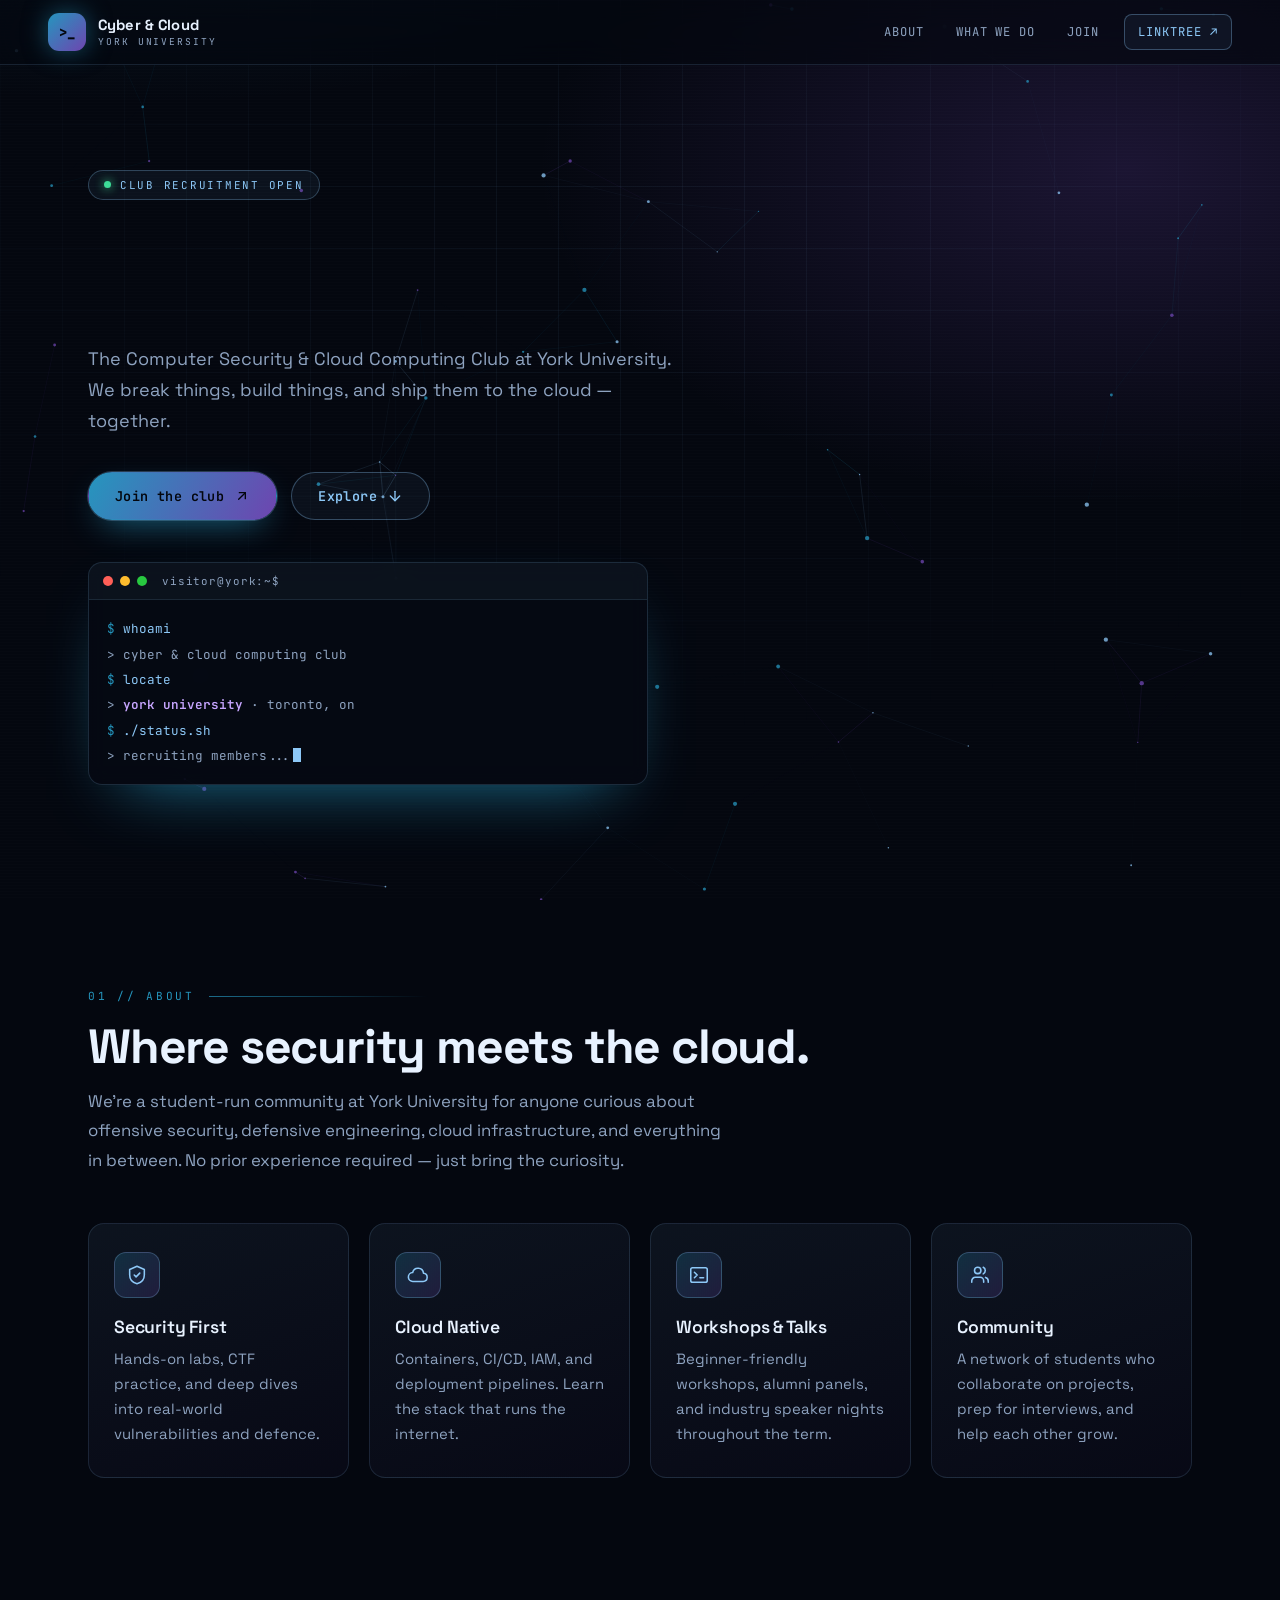
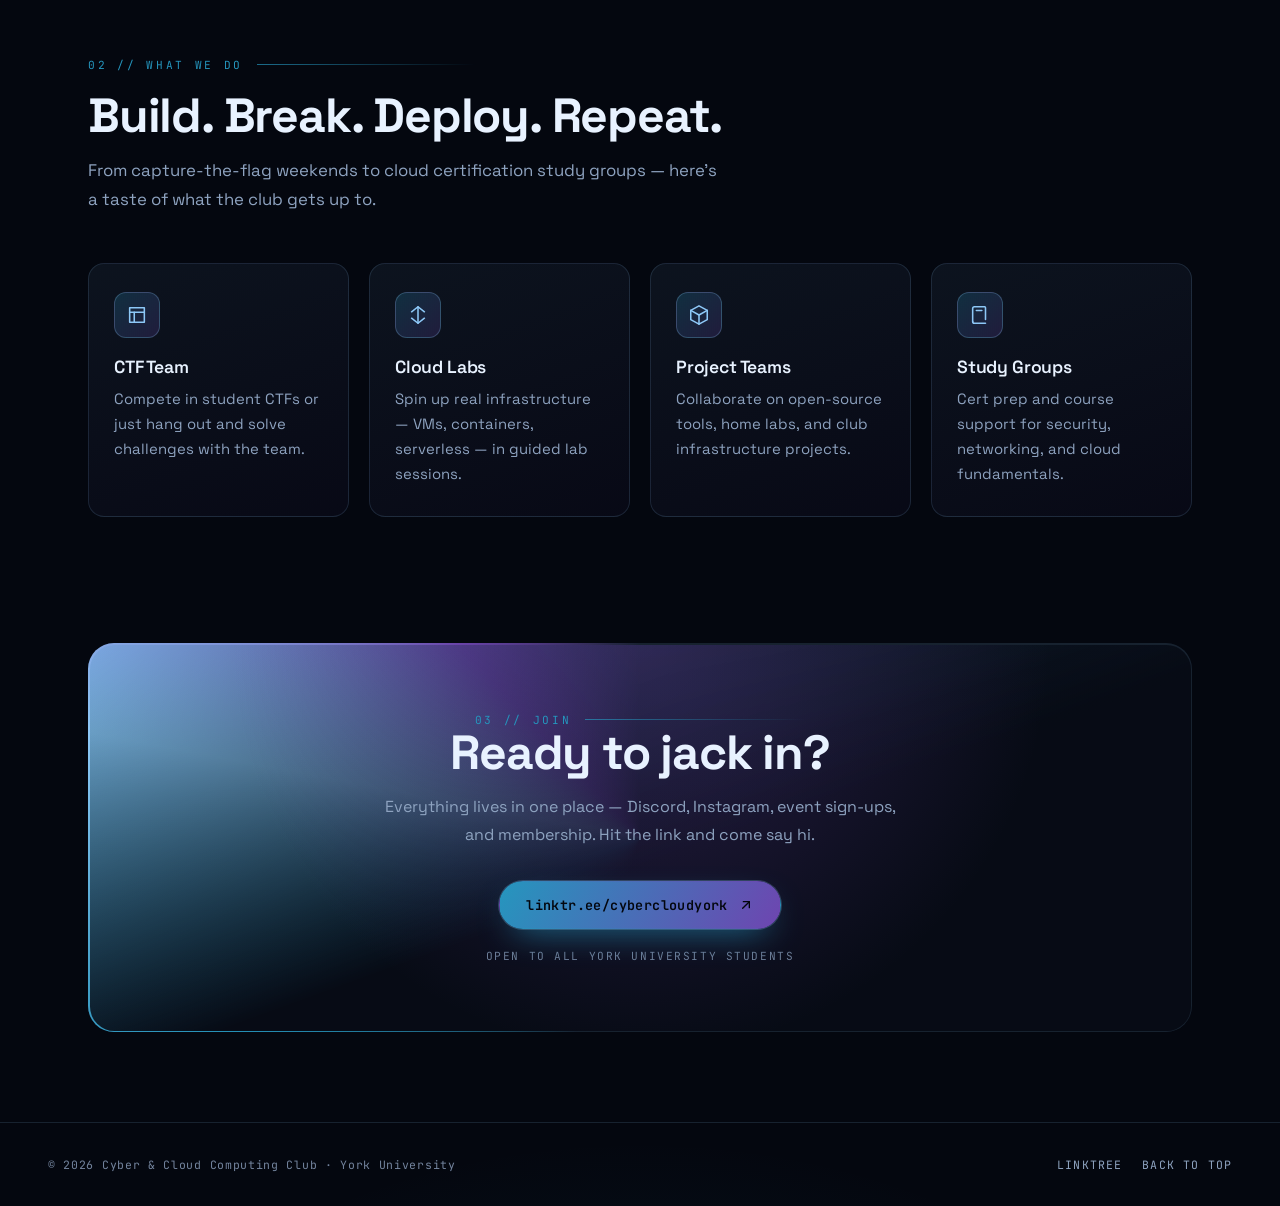
==== index.html @ cb5cf738 "Create index.html" ====
<!DOCTYPE html>
<html lang="en">
<head>
<meta charset="UTF-8">
<meta name="viewport" content="width=device-width, initial-scale=1">
<title>Cyber &amp; Cloud Computing Club — York University</title>
<meta name="description" content="The Computer Security & Cloud Computing Club at York University. CTFs, cloud labs, workshops, and a community of builders and breakers.">
<meta name="theme-color" content="#04070f">

<link rel="icon" href="data:image/svg+xml,%3Csvg xmlns='http://www.w3.org/2000/svg' viewBox='0 0 100 100'%3E%3Crect width='100' height='100' rx='22' fill='%232596be'/%3E%3Ctext x='50' y='70' font-size='54' text-anchor='middle' font-family='monospace' font-weight='bold' fill='%23050a14'%3E%3E_%3C/text%3E%3C/svg%3E">

<link rel="preconnect" href="https://fonts.googleapis.com">
<link rel="preconnect" href="https://fonts.gstatic.com" crossorigin>
<link href="https://fonts.googleapis.com/css2?family=JetBrains+Mono:wght@400;600;800&family=Space+Grotesk:wght@400;500;700&display=swap" rel="stylesheet">

<script>document.documentElement.classList.add('js');</script>

<style>
/* ============ TOKENS ============ */
:root{
  --c1:#2596be;
  --c2:#6e45b0;
  --c3:#8dc8f7;
  --bg:#04070f;
  --text:#e8f2ff;
  --muted:#8ea3c0;
  --line:rgba(141,200,247,.14);
  --mono:'JetBrains Mono', ui-monospace, monospace;
  --sans:'Space Grotesk', system-ui, -apple-system, sans-serif;
}

*{box-sizing:border-box;margin:0;padding:0}
html{scroll-behavior:smooth}

body{
  font-family:var(--sans);
  color:var(--text);
  background:
    radial-gradient(1200px 620px at 12% -10%, rgba(37,150,190,.20), transparent 62%),
    radial-gradient(950px 540px at 88% 6%, rgba(110,69,176,.22), transparent 62%),
    radial-gradient(900px 620px at 50% 112%, rgba(37,150,190,.13), transparent 65%),
    var(--bg);
  min-height:100vh;
  overflow-x:hidden;
  -webkit-font-smoothing:antialiased;
}

/* ============ BACKGROUND LAYERS ============ */
#bg{
  position:fixed; inset:0;
  width:100%; height:100%;
  z-index:0;
  pointer-events:none;
}

.overlay-grid{
  position:fixed; inset:0; z-index:1; pointer-events:none;
  background-image:
    linear-gradient(rgba(141,200,247,.055) 1px, transparent 1px),
    linear-gradient(90deg, rgba(141,200,247,.055) 1px, transparent 1px);
  background-size:62px 62px;
  -webkit-mask-image:radial-gradient(ellipse 90% 70% at 50% 28%, #000 15%, transparent 78%);
  mask-image:radial-gradient(ellipse 90% 70% at 50% 28%, #000 15%, transparent 78%);
}

.overlay-scan{
  position:fixed; inset:0; z-index:2; pointer-events:none; opacity:.5;
  background:repeating-linear-gradient(to bottom, rgba(255,255,255,.022) 0 1px, transparent 1px 3px);
  overflow:hidden;
}
.overlay-scan::after{
  content:''; position:absolute; left:0; right:0; height:200px; top:-220px;
  background:linear-gradient(to bottom, transparent, rgba(141,200,247,.07), transparent);
  animation:scan 9s linear infinite;
}
@keyframes scan{ to{ top:110%; } }

/* ============ HEADER ============ */
.site-header{
  position:sticky; top:0; z-index:50;
  display:flex; align-items:center; justify-content:space-between;
  gap:20px;
  padding:13px clamp(18px,4vw,48px);
  background:rgba(4,7,15,.62);
  backdrop-filter:blur(16px);
  -webkit-backdrop-filter:blur(16px);
  border-bottom:1px solid var(--line);
}

.brand{
  display:flex; align-items:center; gap:12px;
  text-decoration:none; color:var(--text);
}
.brand-mark{
  width:38px; height:38px; flex:0 0 38px;
  border-radius:11px;
  display:grid; place-items:center;
  background:linear-gradient(135deg,var(--c1),var(--c2));
  font-family:var(--mono); font-weight:800; font-size:14px; color:#03060d;
  box-shadow:0 0 24px rgba(37,150,190,.5);
}
.brand-text{display:flex; flex-direction:column; line-height:1.15}
.brand-text strong{font-size:.92rem; letter-spacing:.01em}
.brand-text span{
  font-family:var(--mono); font-size:.6rem; letter-spacing:.2em;
  color:var(--muted); text-transform:uppercase; margin-top:3px;
}

.nav{display:flex; align-items:center; gap:6px}
.nav a{
  font-family:var(--mono); font-size:.76rem; letter-spacing:.08em;
  text-transform:uppercase; text-decoration:none;
  color:var(--muted); padding:9px 13px; border-radius:8px;
  transition:color .25s, background .25s;
}
.nav a:hover{color:var(--c3); background:rgba(141,200,247,.07)}

.nav .nav-cta{
  color:var(--c3);
  border:1px solid rgba(141,200,247,.32);
  background:rgba(141,200,247,.06);
  margin-left:6px;
}
.nav .nav-cta:hover{
  color:#03060d; background:var(--c3); border-color:var(--c3);
  box-shadow:0 0 22px rgba(141,200,247,.45);
}

/* ============ BUTTONS ============ */
.btn{
  position:relative; overflow:hidden;
  display:inline-flex; align-items:center; justify-content:center; gap:10px;
  padding:14px 26px;
  border-radius:999px;
  font-family:var(--mono); font-size:.84rem; font-weight:600; letter-spacing:.03em;
  text-decoration:none; white-space:nowrap;
  border:1px solid transparent;
  transition:transform .22s cubic-bezier(.2,.8,.3,1), box-shadow .3s, background .3s, color .3s, border-color .3s;
}
.btn svg{width:16px;height:16px;stroke:currentColor;fill:none;stroke-width:2;stroke-linecap:round;stroke-linejoin:round}

.btn-primary{
  background:linear-gradient(120deg,var(--c1),var(--c2));
  color:#03060d;
  box-shadow:0 0 0 1px rgba(141,200,247,.25), 0 12px 34px -14px rgba(37,150,190,.95);
}
.btn-primary:hover{
  transform:translateY(-2px);
  box-shadow:0 0 0 1px rgba(141,200,247,.55), 0 18px 44px -14px rgba(110,69,176,1);
}
.btn-primary::after{
  content:''; position:absolute; inset:0; pointer-events:none;
  background:linear-gradient(110deg,transparent 25%,rgba(255,255,255,.5) 50%,transparent 75%);
  transform:translateX(-130%);
}
.btn-primary:hover::after{animation:shine .85s ease}
@keyframes shine{ to{ transform:translateX(130%); } }

.btn-ghost{
  color:var(--c3);
  border-color:rgba(141,200,247,.32);
  background:rgba(141,200,247,.05);
}
.btn-ghost:hover{
  transform:translateY(-2px);
  background:rgba(141,200,247,.13);
  border-color:var(--c3);
  box-shadow:0 12px 34px -18px rgba(141,200,247,.9);
}

/* ============ HERO ============ */
.hero{
  position:relative; z-index:3;
  max-width:1200px; margin:0 auto;
  min-height:calc(100vh - 66px);
  min-height:calc(100svh - 66px);
  display:flex; flex-direction:column; justify-content:center;
  padding:clamp(56px,9vh,110px) clamp(18px,4vw,48px) clamp(70px,10vh,120px);
}

.badge{
  display:inline-flex; align-items:center; gap:9px;
  width:fit-content;
  padding:7px 15px;
  border-radius:999px;
  border:1px solid rgba(141,200,247,.28);
  background:rgba(141,200,247,.06);
  font-family:var(--mono); font-size:.68rem; letter-spacing:.16em; text-transform:uppercase;
  color:var(--c3);
}
.dot{
  width:7px; height:7px; border-radius:50%;
  background:#3ddc97; box-shadow:0 0 10px #3ddc97;
  animation:pulse 2s ease-in-out infinite;
}
@keyframes pulse{ 50%{ opacity:.3; transform:scale(.75); } }

.hero h1{
  margin:24px 0 20px;
  font-size:clamp(2.7rem, 9.2vw, 6.6rem);
  line-height:.94;
  font-weight:700;
  letter-spacing:-.035em;
  background:linear-gradient(100deg,#ffffff 0%, var(--c3) 32%, var(--c1) 58%, var(--c2) 100%);
  background-size:220% 100%;
  -webkit-background-clip:text; background-clip:text;
  color:transparent;
  animation:hueShift 11s ease-in-out infinite alternate;
  filter:drop-shadow(0 0 34px rgba(37,150,190,.22));
}
@keyframes hueShift{
  0%{ background-position:0% 50%; }
  100%{ background-position:100% 50%; }
}

/* glitch layers */
.glitch{position:relative; display:inline-block}
.glitch::before,
.glitch::after{
  content:attr(data-text);
  position:absolute; inset:0;
  background:inherit;
  -webkit-background-clip:text; background-clip:text;
  color:transparent;
  pointer-events:none;
}
.glitch::before{ animation:glitchA 4.2s infinite steps(1); }
.glitch::after{ animation:glitchB 3.1s infinite steps(1); }
@keyframes glitchA{
  0%,90%,100%{ clip-path:inset(100% 0 0 0); transform:translate(0,0); }
  91%{ clip-path:inset(8% 0 62% 0); transform:translate(-5px,-2px); }
  94%{ clip-path:inset(46% 0 26% 0); transform:translate(5px,2px); }
  97%{ clip-path:inset(72% 0 4% 0);  transform:translate(-3px,1px); }
}
@keyframes glitchB{
  0%,88%,100%{ clip-path:inset(100% 0 0 0); transform:translate(0,0); }
  89%{ clip-path:inset(24% 0 48% 0); transform:translate(4px,2px); }
  93%{ clip-path:inset(62% 0 12% 0); transform:translate(-4px,-2px); }
}

.lead{
  max-width:600px;
  color:var(--muted);
  font-size:clamp(1rem,1.55vw,1.13rem);
  line-height:1.72;
}

.hero-actions{
  display:flex; flex-wrap:wrap; gap:14px;
  margin-top:36px;
}

/* ============ TERMINAL ============ */
.terminal{
  margin-top:42px;
  width:min(560px,100%);
  border-radius:14px;
  border:1px solid rgba(141,200,247,.18);
  background:rgba(6,10,20,.72);
  backdrop-filter:blur(10px);
  -webkit-backdrop-filter:blur(10px);
  overflow:hidden;
  font-family:var(--mono);
  font-size:.79rem;
  box-shadow:0 28px 70px -36px rgba(37,150,190,.9);
}
.terminal-bar{
  display:flex; align-items:center; gap:7px;
  padding:11px 14px;
  border-bottom:1px solid rgba(141,200,247,.12);
  background:rgba(141,200,247,.045);
}
.terminal-bar i{ width:10px; height:10px; border-radius:50%; display:block; }
.terminal-bar span{
  margin-left:8px; font-size:.68rem; letter-spacing:.08em; color:var(--muted);
}
.terminal-body{ padding:16px 18px; line-height:2; color:var(--c3); }
.prompt{ color:var(--c1); }
.out{ color:var(--muted); }
.out b{ color:#c7a6ff; font-weight:600; }
.cursor{
  display:inline-block; width:8px; height:14px; margin-left:2px;
  background:var(--c3); vertical-align:-2px;
  animation:blink 1.05s steps(1) infinite;
}
@keyframes blink{ 50%{ opacity:0; } }

/* ============ SECTIONS ============ */
section{ position:relative; z-index:3; }
.wrap{
  max-width:1200px; margin:0 auto;
  padding:clamp(64px,10vh,116px) clamp(18px,4vw,48px);
}

.section-label{
  display:flex; align-items:center; gap:14px;
  font-family:var(--mono); font-size:.7rem; letter-spacing:.24em;
  text-transform:uppercase; color:var(--c1);
}
.section-label::after{
  content:''; height:1px; flex:1; max-width:220px;
  background:linear-gradient(90deg, rgba(37,150,190,.7), transparent);
}

h2{
  margin:18px 0 14px;
  font-size:clamp(1.9rem,4.2vw,3rem);
  letter-spacing:-.025em;
  line-height:1.08;
  font-weight:700;
}
.section-sub{
  max-width:640px; color:var(--muted); line-height:1.75;
  font-size:clamp(.96rem,1.4vw,1.05rem);
}

/* ============ CARDS ============ */
.grid{
  display:grid; gap:20px;
  grid-template-columns:repeat(auto-fit,minmax(248px,1fr));
  margin-top:48px;
}
.card{
  position:relative; overflow:hidden;
  padding:28px 25px 30px;
  border-radius:16px;
  border:1px solid var(--line);
  background:linear-gradient(160deg, rgba(141,200,247,.065), rgba(110,69,176,.045));
  transition:transform .38s cubic-bezier(.2,.8,.3,1), border-color .38s, box-shadow .38s;
}
.card::before{
  content:''; position:absolute; inset:0; pointer-events:none;
  background:radial-gradient(420px circle at var(--mx,50%) var(--my,0%), rgba(37,150,190,.22), transparent 62%);
  opacity:0; transition:opacity .38s;
}
.card:hover::before{ opacity:1; }
.card:hover{
  transform:translateY(-6px);
  border-color:rgba(141,200,247,.42);
  box-shadow:0 26px 55px -30px rgba(37,150,190,.95);
}
.card::after{
  content:''; position:absolute; inset:9px; border-radius:10px; pointer-events:none;
  background:
    linear-gradient(var(--c3),var(--c3)) 0 0 / 14px 1px no-repeat,
    linear-gradient(var(--c3),var(--c3)) 0 0 / 1px 14px no-repeat,
    linear-gradient(var(--c3),var(--c3)) 100% 100% / 14px 1px no-repeat,
    linear-gradient(var(--c3),var(--c3)) 100% 100% / 1px 14px no-repeat;
  opacity:0; transition:opacity .38s;
}
.card:hover::after{ opacity:.7; }

.card-icon{
  width:46px; height:46px; margin-bottom:18px;
  border-radius:12px;
  display:grid; place-items:center;
  border:1px solid rgba(141,200,247,.26);
  background:linear-gradient(135deg, rgba(37,150,190,.22), rgba(110,69,176,.22));
}
.card-icon svg{
  width:22px; height:22px;
  stroke:var(--c3); fill:none;
  stroke-width:1.7; stroke-linecap:round; stroke-linejoin:round;
}
.card h3{ font-size:1.1rem; margin-bottom:9px; letter-spacing:-.01em; font-weight:600; }
.card p{ color:var(--muted); font-size:.93rem; line-height:1.68; }

/* ============ CTA ============ */
.cta-frame{
  position:relative; overflow:hidden;
  border-radius:26px; padding:1.5px;
  background:rgba(141,200,247,.14);
}
.cta-frame::before{
  content:''; position:absolute; top:50%; left:50%;
  width:190%; aspect-ratio:1;
  translate:-50% -50%;
  background:conic-gradient(from 0deg,
    transparent 0 55%,
    rgba(37,150,190,.95) 68%,
    rgba(141,200,247,1) 78%,
    rgba(110,69,176,.95) 88%,
    transparent 100%);
  animation:spin 5.5s linear infinite;
}
@keyframes spin{ to{ rotate:360deg; } }

.cta-panel{
  position:relative; z-index:1;
  border-radius:24.5px;
  padding:clamp(38px,6vw,68px) clamp(24px,5vw,52px);
  text-align:center;
  background:
    radial-gradient(620px circle at 50% 0%, rgba(110,69,176,.32), transparent 66%),
    linear-gradient(160deg, rgba(37,150,190,.10), #070b15 55%);
}
.cta-panel h2{ margin-top:0; }
.cta-panel p{
  max-width:520px; margin:0 auto;
  color:var(--muted); line-height:1.75;
}
.cta-panel .btn{ margin-top:32px; }
.cta-meta{
  margin-top:20px;
  font-family:var(--mono); font-size:.7rem;
  letter-spacing:.14em; text-transform:uppercase;
  color:rgba(142,163,192,.75);
}

/* ============ FOOTER ============ */
footer{
  position:relative; z-index:3;
  border-top:1px solid var(--line);
  padding:34px clamp(18px,4vw,48px);
}
.footer-inner{
  max-width:1200px; margin:0 auto;
  display:flex; flex-wrap:wrap; gap:18px;
  align-items:center; justify-content:space-between;
}
.footer-inner p{
  font-family:var(--mono); font-size:.72rem;
  letter-spacing:.06em; color:rgba(142,163,192,.8);
}
.footer-links{ display:flex; gap:20px; }
.footer-links a{
  font-family:var(--mono); font-size:.72rem; letter-spacing:.1em;
  text-transform:uppercase; text-decoration:none;
  color:var(--muted); transition:color .25s, text-shadow .25s;
}
.footer-links a:hover{
  color:var(--c3);
  text-shadow:0 0 14px rgba(141,200,247,.8);
}

/* ============ REVEAL ============ */
.js .reveal{
  opacity:0;
  transform:translateY(26px);
  transition:
    opacity .75s cubic-bezier(.2,.8,.3,1),
    transform .75s cubic-bezier(.2,.8,.3,1);
  transition-delay:var(--d,0s);
}
.js .reveal.in{ opacity:1; transform:none; }

/* ============ RESPONSIVE ============ */
@media (max-width:760px){
  .nav a:not(.nav-cta){ display:none; }
  .brand-text span{ display:none; }
  .hero{ min-height:auto; padding-top:clamp(48px,12vh,90px); }
  .terminal{ font-size:.72rem; }
}
@media (max-width:420px){
  .hero-actions .btn{ width:100%; }
}

/* ============ REDUCED MOTION ============ */
@media (prefers-reduced-motion: reduce){
  *,*::before,*::after{
    animation-duration:.001ms !important;
    animation-iteration-count:1 !important;
    transition-duration:.001ms !important;
  }
  html{ scroll-behavior:auto; }
  .overlay-scan::after{ display:none; }
}
</style>
</head>

<body>

<canvas id="bg" aria-hidden="true"></canvas>
<div class="overlay-grid" aria-hidden="true"></div>
<div class="overlay-scan" aria-hidden="true"></div>

<!-- ================= HEADER ================= -->
<header class="site-header">
  <a class="brand" href="#top" aria-label="Cyber and Cloud Computing Club home">
    <span class="brand-mark">&gt;_</span>
    <span class="brand-text">
      <strong>Cyber &amp; Cloud</strong>
      <span>York University</span>
    </span>
  </a>

  <nav class="nav" aria-label="Main navigation">
    <a href="#about">About</a>
    <a href="#activities">What We Do</a>
    <a href="#join">Join</a>
    <a class="nav-cta" href="https://linktr.ee/cybercloudyork?utm_source=linktree_profile_share&amp;ltsid=3d0f25ca-746c-4f72-bba4-c7b04ef9f19f" target="_blank" rel="noopener">Linktree ↗</a>
  </nav>
</header>

<main id="top">

  <!-- ================= HERO ================= -->
  <section class="hero">
    <span class="badge">
      <span class="dot" aria-hidden="true"></span>
      Club recruitment open
    </span>

    <h1>
      <span class="glitch" data-text="Cyber &amp; Cloud">Cyber &amp; Cloud</span>
    </h1>

    <p class="lead">
      The Computer Security &amp; Cloud Computing Club at York University.
      We break things, build things, and ship them to the cloud — together.
    </p>

    <div class="hero-actions">
      <a class="btn btn-primary"
         href="https://linktr.ee/cybercloudyork?utm_source=linktree_profile_share&amp;ltsid=3d0f25ca-746c-4f72-bba4-c7b04ef9f19f"
         target="_blank" rel="noopener">
        Join the club
        <svg viewBox="0 0 24 24" aria-hidden="true"><path d="M7 17 17 7"/><path d="M8 7h9v9"/></svg>
      </a>
      <a class="btn btn-ghost" href="#activities">
        Explore
        <svg viewBox="0 0 24 24" aria-hidden="true"><path d="M12 5v14"/><path d="m5 12 7 7 7-7"/></svg>
      </a>
    </div>

    <div class="terminal" role="img" aria-label="Terminal showing club information">
      <div class="terminal-bar">
        <i style="background:#ff5f57"></i>
        <i style="background:#febc2e"></i>
        <i style="background:#28c840"></i>
        <span>visitor@york:~$</span>
      </div>
      <div class="terminal-body">
        <div><span class="prompt">$</span> whoami</div>
        <div class="out">&gt; cyber &amp; cloud computing club</div>
        <div><span class="prompt">$</span> locate</div>
        <div class="out">&gt; <b>york university</b> · toronto, on</div>
        <div><span class="prompt">$</span> ./status.sh</div>
        <div class="out">&gt; <span id="typed"></span><span class="cursor" aria-hidden="true"></span></div>
      </div>
    </div>
  </section>

  <!-- ================= ABOUT ================= -->
  <section id="about">
    <div class="wrap">
      <div class="reveal">
        <div class="section-label">01 // About</div>
        <h2>Where security meets the cloud.</h2>
        <p class="section-sub">
          We're a student-run community at York University for anyone curious about
          offensive security, defensive engineering, cloud infrastructure, and everything
          in between. No prior experience required — just bring the curiosity.
        </p>
      </div>

      <div class="grid">
        <article class="card reveal" style="--d:.05s">
          <div class="card-icon" aria-hidden="true">
            <svg viewBox="0 0 24 24"><path d="M12 2.5 20 6v6c0 4.8-3.4 8.4-8 9.5-4.6-1.1-8-4.7-8-9.5V6l8-3.5Z"/><path d="m9 12 2 2 4-4"/></svg>
          </div>
          <h3>Security First</h3>
          <p>Hands-on labs, CTF practice, and deep dives into real-world vulnerabilities and defence.</p>
        </article>

        <article class="card reveal" style="--d:.12s">
          <div class="card-icon" aria-hidden="true">
            <svg viewBox="0 0 24 24"><path d="M17.5 19a4.5 4.5 0 0 0 .5-8.97A6 6 0 0 0 6.2 9.3 4.5 4.5 0 0 0 6.5 19h11Z"/></svg>
          </div>
          <h3>Cloud Native</h3>
          <p>Containers, CI/CD, IAM, and deployment pipelines. Learn the stack that runs the internet.</p>
        </article>

        <article class="card reveal" style="--d:.19s">
          <div class="card-icon" aria-hidden="true">
            <svg viewBox="0 0 24 24"><rect x="3" y="4" width="18" height="16" rx="2"/><path d="m7 9 3 3-3 3"/><path d="M13 15h4"/></svg>
          </div>
          <h3>Workshops &amp; Talks</h3>
          <p>Beginner-friendly workshops, alumni panels, and industry speaker nights throughout the term.</p>
        </article>

        <article class="card reveal" style="--d:.26s">
          <div class="card-icon" aria-hidden="true">
            <svg viewBox="0 0 24 24"><path d="M16 20v-1.5a4 4 0 0 0-4-4H7a4 4 0 0 0-4 4V20"/><circle cx="9.5" cy="7" r="3.5"/><path d="M21 20v-1.5a4 4 0 0 0-3-3.87"/><path d="M15.5 3.6a4 4 0 0 1 0 7.2"/></svg>
          </div>
          <h3>Community</h3>
          <p>A network of students who collaborate on projects, prep for interviews, and help each other grow.</p>
        </article>
      </div>
    </div>
  </section>

  <!-- ================= ACTIVITIES ================= -->
  <section id="activities">
    <div class="wrap">
      <div class="reveal">
        <div class="section-label">02 // What We Do</div>
        <h2>Build. Break. Deploy. Repeat.</h2>
        <p class="section-sub">
          From capture-the-flag weekends to cloud certification study groups —
          here's a taste of what the club gets up to.
        </p>
      </div>

      <div class="grid">
        <article class="card reveal" style="--d:.05s">
          <div class="card-icon" aria-hidden="true">
            <svg viewBox="0 0 24 24"><path d="M4 4h16v16H4z"/><path d="M4 9h16"/><path d="M9 20V9"/></svg>
          </div>
          <h3>CTF Team</h3>
          <p>Compete in student CTFs or just hang out and solve challenges with the team.</p>
        </article>

        <article class="card reveal" style="--d:.12s">
          <div class="card-icon" aria-hidden="true">
            <svg viewBox="0 0 24 24"><path d="M12 3v18"/><path d="M5 8.5 12 3l7 5.5"/><path d="M5 15.5 12 21l7-5.5"/></svg>
          </div>
          <h3>Cloud Labs</h3>
          <p>Spin up real infrastructure — VMs, containers, serverless — in guided lab sessions.</p>
        </article>

        <article class="card reveal" style="--d:.19s">
          <div class="card-icon" aria-hidden="true">
            <svg viewBox="0 0 24 24"><path d="M12 2 3 7v10l9 5 9-5V7l-9-5Z"/><path d="M12 22V12"/><path d="m3 7 9 5 9-5"/></svg>
          </div>
          <h3>Project Teams</h3>
          <p>Collaborate on open-source tools, home labs, and club infrastructure projects.</p>
        </article>

        <article class="card reveal" style="--d:.26s">
          <div class="card-icon" aria-hidden="true">
            <svg viewBox="0 0 24 24"><path d="M4 19V5a2 2 0 0 1 2-2h11a1 1 0 0 1 1 1v13"/><path d="M4 19a2 2 0 0 0 2 2h12"/><path d="M8 7h6"/></svg>
          </div>
          <h3>Study Groups</h3>
          <p>Cert prep and course support for security, networking, and cloud fundamentals.</p>
        </article>
      </div>
    </div>
  </section>

  <!-- ================= CTA ================= -->
  <section id="join">
    <div class="wrap" style="padding-top:clamp(20px,4vh,50px)">
      <div class="cta-frame reveal">
        <div class="cta-panel">
          <div class="section-label" style="justify-content:center">03 // Join</div>
          <h2>Ready to jack in?</h2>
          <p>
            Everything lives in one place — Discord, Instagram, event sign-ups,
            and membership. Hit the link and come say hi.
          </p>

          <a class="btn btn-primary"
             href="https://linktr.ee/cybercloudyork?utm_source=linktree_profile_share&amp;ltsid=3d0f25ca-746c-4f72-bba4-c7b04ef9f19f"
             target="_blank" rel="noopener">
            linktr.ee/cybercloudyork
            <svg viewBox="0 0 24 24" aria-hidden="true"><path d="M7 17 17 7"/><path d="M8 7h9v9"/></svg>
          </a>

          <div class="cta-meta">Open to all York University students</div>
        </div>
      </div>
    </div>
  </section>

</main>

<!-- ================= FOOTER ================= -->
<footer>
  <div class="footer-inner">
    <p>© <span id="year"></span> Cyber &amp; Cloud Computing Club · York University</p>
    <div class="footer-links">
      <a href="https://linktr.ee/cybercloudyork?utm_source=linktree_profile_share&amp;ltsid=3d0f25ca-746c-4f72-bba4-c7b04ef9f19f" target="_blank" rel="noopener">Linktree</a>
      <a href="#top">Back to top</a>
    </div>
  </div>
</footer>

<script>
(function () {
  'use strict';

  var reduceMotion = window.matchMedia('(prefers-reduced-motion: reduce)').matches;

  /* ---------- Year ---------- */
  document.getElementById('year').textContent = new Date().getFullYear();

  /* ---------- Particle network background ---------- */
  (function particles() {
    var canvas = document.getElementById('bg');
    var ctx = canvas.getContext('2d');
    var COLORS = [[37, 150, 190], [110, 69, 176], [141, 200, 247]];
    var w = 0, h = 0, dpr = 1;
    var parts = [];
    var pointer = { x: -9999, y: -9999, active: false };
    var raf = null;

    function rgba(c, a) {
      return 'rgba(' + c[0] + ',' + c[1] + ',' + c[2] + ',' + a + ')';
    }

    function build() {
      var count = Math.min(110, Math.max(32, Math.floor((w * h) / 17000)));
      parts = [];
      for (var i = 0; i < count; i++) {
        parts.push({
          x: Math.random() * w,
          y: Math.random() * h,
          vx: (Math.random() - 0.5) * 0.34,
          vy: (Math.random() - 0.5) * 0.34,
          r: Math.random() * 1.6 + 0.6,
          c: COLORS[(Math.random() * COLORS.length) | 0]
        });
      }
    }

    function resize() {
      dpr = Math.min(window.devicePixelRatio || 1, 2);
      w = canvas.clientWidth || window.innerWidth;
      h = canvas.clientHeight || window.innerHeight;
      canvas.width = Math.floor(w * dpr);
      canvas.height = Math.floor(h * dpr);
      ctx.setTransform(dpr, 0, 0, dpr, 0, 0);
      build();
      if (reduceMotion) render(true);
    }

    function render(staticFrame) {
      ctx.clearRect(0, 0, w, h);
      var LINK = 132;
      var i, j, p, q, dx, dy, d, a;

      for (i = 0; i < parts.length; i++) {
        p = parts[i];

        if (!staticFrame) {
          p.x += p.vx;
          p.y += p.vy;
          if (p.x < 0) { p.x = 0; p.vx *= -1; }
          else if (p.x > w) { p.x = w; p.vx *= -1; }
          if (p.y < 0) { p.y = 0; p.vy *= -1; }
          else if (p.y > h) { p.y = h; p.vy *= -1; }
        }

        // links between particles
        for (j = i + 1; j < parts.length; j++) {
          q = parts[j];
          dx = p.x - q.x;
          dy = p.y - q.y;
          d = Math.sqrt(dx * dx + dy * dy);
          if (d < LINK) {
            a = (1 - d / LINK) * 0.28;
            ctx.strokeStyle = rgba(p.c, a);
            ctx.lineWidth = 0.7;
            ctx.beginPath();
            ctx.moveTo(p.x, p.y);
            ctx.lineTo(q.x, q.y);
            ctx.stroke();
          }
        }

        // links to pointer
        if (pointer.active) {
          dx = p.x - pointer.x;
          dy = p.y - pointer.y;
          d = Math.sqrt(dx * dx + dy * dy);
          if (d < 190) {
            a = (1 - d / 190) * 0.4;
            ctx.strokeStyle = rgba([141, 200, 247], a);
            ctx.lineWidth = 0.9;
            ctx.beginPath();
            ctx.moveTo(p.x, p.y);
            ctx.lineTo(pointer.x, pointer.y);
            ctx.stroke();
          }
        }

        ctx.fillStyle = rgba(p.c, 0.75);
        ctx.beginPath();
        ctx.arc(p.x, p.y, p.r, 0, Math.PI * 2);
        ctx.fill();
      }
    }

    function loop() {
      render(false);
      raf = requestAnimationFrame(loop);
    }

    window.addEventListener('resize', function () {
      cancelAnimationFrame(raf);
      resize();
      if (!reduceMotion) loop();
    });

    window.addEventListener('pointermove', function (e) {
      pointer.x = e.clientX;
      pointer.y = e.clientY;
      pointer.active = true;
    }, { passive: true });

    window.addEventListener('pointerleave', function () {
      pointer.active = false;
    });

    resize();
    if (reduceMotion) {
      render(true);
    } else {
      loop();
      document.addEventListener('visibilitychange', function () {
        if (document.hidden) {
          cancelAnimationFrame(raf);
        } else {
          cancelAnimationFrame(raf);
          loop();
        }
      });
    }
  })();

  /* ---------- Scroll reveal ---------- */
  (function reveal() {
    var items = document.querySelectorAll('.reveal');
    if (!('IntersectionObserver' in window)) {
      items.forEach(function (el) { el.classList.add('in'); });
      return;
    }
    var io = new IntersectionObserver(function (entries) {
      entries.forEach(function (entry) {
        if (entry.isIntersecting) {
          entry.target.classList.add('in');
          io.unobserve(entry.target);
        }
      });
    }, { threshold: 0.14, rootMargin: '0px 0px -60px 0px' });

    items.forEach(function (el) { io.observe(el); });
  })();

  /* ---------- Card pointer glow ---------- */
  (function cardGlow() {
    if (window.matchMedia('(hover: none)').matches) return;
    document.querySelectorAll('.card').forEach(function (card) {
      card.addEventListener('pointermove', function (e) {
        var r = card.getBoundingClientRect();
        card.style.setProperty('--mx', (e.clientX - r.left) + 'px');
        card.style.setProperty('--my', (e.clientY - r.top) + 'px');
      });
    });
  })();

  /* ---------- Terminal typing ---------- */
  (function typing() {
    var el = document.getElementById('typed');
    if (!el) return;
    var text = 'recruiting members... join us';

    if (reduceMotion) {
      el.textContent = text;
      return;
    }

    var i = 0;
    function type() {
      if (i <= text.length) {
        el.textContent = text.slice(0, i);
        i++;
        setTimeout(type, 45 + Math.random() * 55);
      }
    }
    setTimeout(type, 900);
  })();

})();
</script>

</body>
</html>
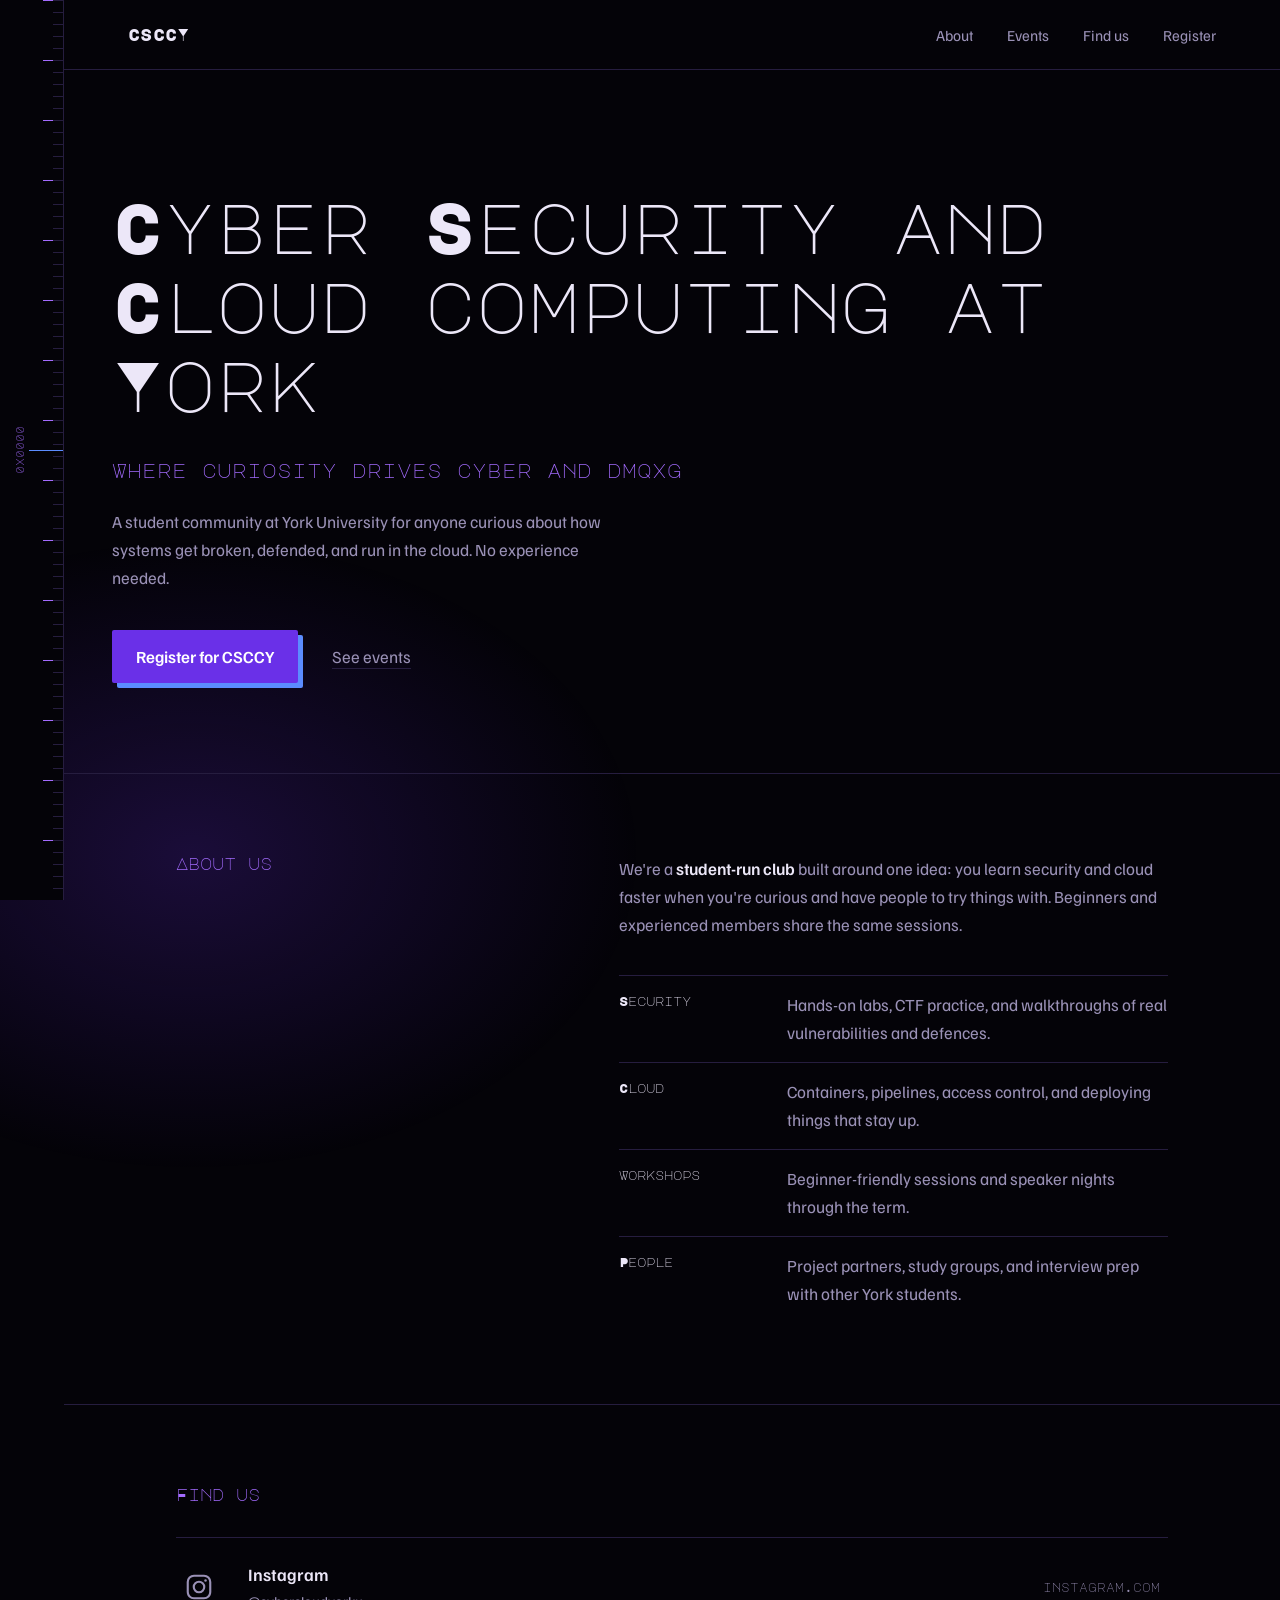
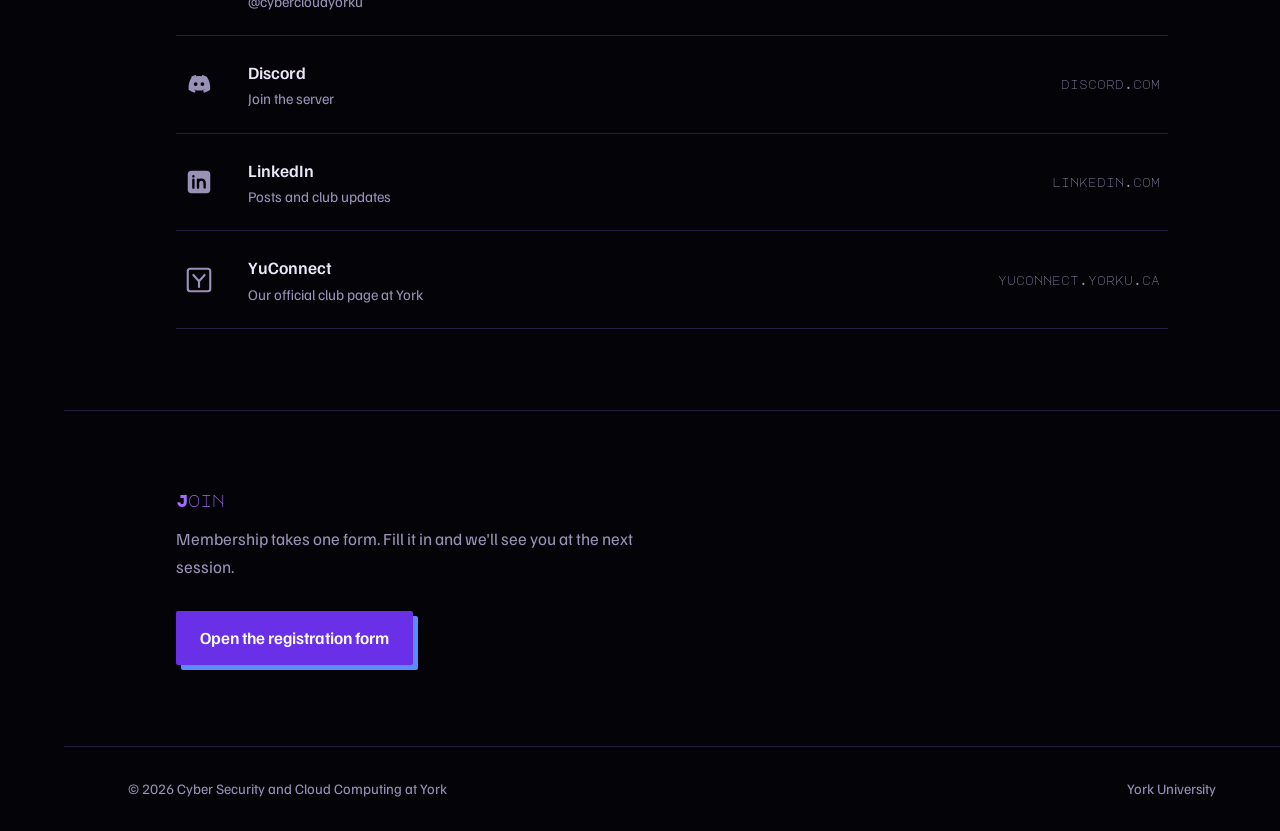
==== commit ac0a4a76: "Add files via upload" ====
--- a/index.html
+++ b/index.html
@@ -3,877 +3,114 @@
 <head>
 <meta charset="UTF-8">
 <meta name="viewport" content="width=device-width, initial-scale=1">
-<title>Cyber &amp; Cloud Computing Club — York University</title>
-<meta name="description" content="The Computer Security & Cloud Computing Club at York University. CTFs, cloud labs, workshops, and a community of builders and breakers.">
-<meta name="theme-color" content="#04070f">
-
-<link rel="icon" href="data:image/svg+xml,%3Csvg xmlns='http://www.w3.org/2000/svg' viewBox='0 0 100 100'%3E%3Crect width='100' height='100' rx='22' fill='%232596be'/%3E%3Ctext x='50' y='70' font-size='54' text-anchor='middle' font-family='monospace' font-weight='bold' fill='%23050a14'%3E%3E_%3C/text%3E%3C/svg%3E">
-
+<title>Cyber Security and Cloud Computing at York</title>
+<meta name="description" content="CSCCY: a student community at York University for anyone curious about cyber security and cloud computing.">
+<meta name="theme-color" content="#040308">
+<link rel="icon" href="data:image/svg+xml,%3Csvg xmlns='http://www.w3.org/2000/svg' viewBox='0 0 100 100'%3E%3Crect width='100' height='100' fill='%23040308'/%3E%3Ctext x='50' y='70' font-size='54' text-anchor='middle' font-family='monospace' font-weight='bold' fill='%23a46cff'%3E%3E_%3C/text%3E%3C/svg%3E">
 <link rel="preconnect" href="https://fonts.googleapis.com">
 <link rel="preconnect" href="https://fonts.gstatic.com" crossorigin>
-<link href="https://fonts.googleapis.com/css2?family=JetBrains+Mono:wght@400;600;800&family=Space+Grotesk:wght@400;500;700&display=swap" rel="stylesheet">
-
-<script>document.documentElement.classList.add('js');</script>
-
-<style>
-/* ============ TOKENS ============ */
-:root{
-  --c1:#2596be;
-  --c2:#6e45b0;
-  --c3:#8dc8f7;
-  --bg:#04070f;
-  --text:#e8f2ff;
-  --muted:#8ea3c0;
-  --line:rgba(141,200,247,.14);
-  --mono:'JetBrains Mono', ui-monospace, monospace;
-  --sans:'Space Grotesk', system-ui, -apple-system, sans-serif;
-}
-
-*{box-sizing:border-box;margin:0;padding:0}
-html{scroll-behavior:smooth}
-
-body{
-  font-family:var(--sans);
-  color:var(--text);
-  background:
-    radial-gradient(1200px 620px at 12% -10%, rgba(37,150,190,.20), transparent 62%),
-    radial-gradient(950px 540px at 88% 6%, rgba(110,69,176,.22), transparent 62%),
-    radial-gradient(900px 620px at 50% 112%, rgba(37,150,190,.13), transparent 65%),
-    var(--bg);
-  min-height:100vh;
-  overflow-x:hidden;
-  -webkit-font-smoothing:antialiased;
-}
-
-/* ============ BACKGROUND LAYERS ============ */
-#bg{
-  position:fixed; inset:0;
-  width:100%; height:100%;
-  z-index:0;
-  pointer-events:none;
-}
-
-.overlay-grid{
-  position:fixed; inset:0; z-index:1; pointer-events:none;
-  background-image:
-    linear-gradient(rgba(141,200,247,.055) 1px, transparent 1px),
-    linear-gradient(90deg, rgba(141,200,247,.055) 1px, transparent 1px);
-  background-size:62px 62px;
-  -webkit-mask-image:radial-gradient(ellipse 90% 70% at 50% 28%, #000 15%, transparent 78%);
-  mask-image:radial-gradient(ellipse 90% 70% at 50% 28%, #000 15%, transparent 78%);
-}
-
-.overlay-scan{
-  position:fixed; inset:0; z-index:2; pointer-events:none; opacity:.5;
-  background:repeating-linear-gradient(to bottom, rgba(255,255,255,.022) 0 1px, transparent 1px 3px);
-  overflow:hidden;
-}
-.overlay-scan::after{
-  content:''; position:absolute; left:0; right:0; height:200px; top:-220px;
-  background:linear-gradient(to bottom, transparent, rgba(141,200,247,.07), transparent);
-  animation:scan 9s linear infinite;
-}
-@keyframes scan{ to{ top:110%; } }
-
-/* ============ HEADER ============ */
-.site-header{
-  position:sticky; top:0; z-index:50;
-  display:flex; align-items:center; justify-content:space-between;
-  gap:20px;
-  padding:13px clamp(18px,4vw,48px);
-  background:rgba(4,7,15,.62);
-  backdrop-filter:blur(16px);
-  -webkit-backdrop-filter:blur(16px);
-  border-bottom:1px solid var(--line);
-}
-
-.brand{
-  display:flex; align-items:center; gap:12px;
-  text-decoration:none; color:var(--text);
-}
-.brand-mark{
-  width:38px; height:38px; flex:0 0 38px;
-  border-radius:11px;
-  display:grid; place-items:center;
-  background:linear-gradient(135deg,var(--c1),var(--c2));
-  font-family:var(--mono); font-weight:800; font-size:14px; color:#03060d;
-  box-shadow:0 0 24px rgba(37,150,190,.5);
-}
-.brand-text{display:flex; flex-direction:column; line-height:1.15}
-.brand-text strong{font-size:.92rem; letter-spacing:.01em}
-.brand-text span{
-  font-family:var(--mono); font-size:.6rem; letter-spacing:.2em;
-  color:var(--muted); text-transform:uppercase; margin-top:3px;
-}
-
-.nav{display:flex; align-items:center; gap:6px}
-.nav a{
-  font-family:var(--mono); font-size:.76rem; letter-spacing:.08em;
-  text-transform:uppercase; text-decoration:none;
-  color:var(--muted); padding:9px 13px; border-radius:8px;
-  transition:color .25s, background .25s;
-}
-.nav a:hover{color:var(--c3); background:rgba(141,200,247,.07)}
-
-.nav .nav-cta{
-  color:var(--c3);
-  border:1px solid rgba(141,200,247,.32);
-  background:rgba(141,200,247,.06);
-  margin-left:6px;
-}
-.nav .nav-cta:hover{
-  color:#03060d; background:var(--c3); border-color:var(--c3);
-  box-shadow:0 0 22px rgba(141,200,247,.45);
-}
-
-/* ============ BUTTONS ============ */
-.btn{
-  position:relative; overflow:hidden;
-  display:inline-flex; align-items:center; justify-content:center; gap:10px;
-  padding:14px 26px;
-  border-radius:999px;
-  font-family:var(--mono); font-size:.84rem; font-weight:600; letter-spacing:.03em;
-  text-decoration:none; white-space:nowrap;
-  border:1px solid transparent;
-  transition:transform .22s cubic-bezier(.2,.8,.3,1), box-shadow .3s, background .3s, color .3s, border-color .3s;
-}
-.btn svg{width:16px;height:16px;stroke:currentColor;fill:none;stroke-width:2;stroke-linecap:round;stroke-linejoin:round}
-
-.btn-primary{
-  background:linear-gradient(120deg,var(--c1),var(--c2));
-  color:#03060d;
-  box-shadow:0 0 0 1px rgba(141,200,247,.25), 0 12px 34px -14px rgba(37,150,190,.95);
-}
-.btn-primary:hover{
-  transform:translateY(-2px);
-  box-shadow:0 0 0 1px rgba(141,200,247,.55), 0 18px 44px -14px rgba(110,69,176,1);
-}
-.btn-primary::after{
-  content:''; position:absolute; inset:0; pointer-events:none;
-  background:linear-gradient(110deg,transparent 25%,rgba(255,255,255,.5) 50%,transparent 75%);
-  transform:translateX(-130%);
-}
-.btn-primary:hover::after{animation:shine .85s ease}
-@keyframes shine{ to{ transform:translateX(130%); } }
-
-.btn-ghost{
-  color:var(--c3);
-  border-color:rgba(141,200,247,.32);
-  background:rgba(141,200,247,.05);
-}
-.btn-ghost:hover{
-  transform:translateY(-2px);
-  background:rgba(141,200,247,.13);
-  border-color:var(--c3);
-  box-shadow:0 12px 34px -18px rgba(141,200,247,.9);
-}
-
-/* ============ HERO ============ */
-.hero{
-  position:relative; z-index:3;
-  max-width:1200px; margin:0 auto;
-  min-height:calc(100vh - 66px);
-  min-height:calc(100svh - 66px);
-  display:flex; flex-direction:column; justify-content:center;
-  padding:clamp(56px,9vh,110px) clamp(18px,4vw,48px) clamp(70px,10vh,120px);
-}
-
-.badge{
-  display:inline-flex; align-items:center; gap:9px;
-  width:fit-content;
-  padding:7px 15px;
-  border-radius:999px;
-  border:1px solid rgba(141,200,247,.28);
-  background:rgba(141,200,247,.06);
-  font-family:var(--mono); font-size:.68rem; letter-spacing:.16em; text-transform:uppercase;
-  color:var(--c3);
-}
-.dot{
-  width:7px; height:7px; border-radius:50%;
-  background:#3ddc97; box-shadow:0 0 10px #3ddc97;
-  animation:pulse 2s ease-in-out infinite;
-}
-@keyframes pulse{ 50%{ opacity:.3; transform:scale(.75); } }
-
-.hero h1{
-  margin:24px 0 20px;
-  font-size:clamp(2.7rem, 9.2vw, 6.6rem);
-  line-height:.94;
-  font-weight:700;
-  letter-spacing:-.035em;
-  background:linear-gradient(100deg,#ffffff 0%, var(--c3) 32%, var(--c1) 58%, var(--c2) 100%);
-  background-size:220% 100%;
-  -webkit-background-clip:text; background-clip:text;
-  color:transparent;
-  animation:hueShift 11s ease-in-out infinite alternate;
-  filter:drop-shadow(0 0 34px rgba(37,150,190,.22));
-}
-@keyframes hueShift{
-  0%{ background-position:0% 50%; }
-  100%{ background-position:100% 50%; }
-}
-
-/* glitch layers */
-.glitch{position:relative; display:inline-block}
-.glitch::before,
-.glitch::after{
-  content:attr(data-text);
-  position:absolute; inset:0;
-  background:inherit;
-  -webkit-background-clip:text; background-clip:text;
-  color:transparent;
-  pointer-events:none;
-}
-.glitch::before{ animation:glitchA 4.2s infinite steps(1); }
-.glitch::after{ animation:glitchB 3.1s infinite steps(1); }
-@keyframes glitchA{
-  0%,90%,100%{ clip-path:inset(100% 0 0 0); transform:translate(0,0); }
-  91%{ clip-path:inset(8% 0 62% 0); transform:translate(-5px,-2px); }
-  94%{ clip-path:inset(46% 0 26% 0); transform:translate(5px,2px); }
-  97%{ clip-path:inset(72% 0 4% 0);  transform:translate(-3px,1px); }
-}
-@keyframes glitchB{
-  0%,88%,100%{ clip-path:inset(100% 0 0 0); transform:translate(0,0); }
-  89%{ clip-path:inset(24% 0 48% 0); transform:translate(4px,2px); }
-  93%{ clip-path:inset(62% 0 12% 0); transform:translate(-4px,-2px); }
-}
-
-.lead{
-  max-width:600px;
-  color:var(--muted);
-  font-size:clamp(1rem,1.55vw,1.13rem);
-  line-height:1.72;
-}
-
-.hero-actions{
-  display:flex; flex-wrap:wrap; gap:14px;
-  margin-top:36px;
-}
-
-/* ============ TERMINAL ============ */
-.terminal{
-  margin-top:42px;
-  width:min(560px,100%);
-  border-radius:14px;
-  border:1px solid rgba(141,200,247,.18);
-  background:rgba(6,10,20,.72);
-  backdrop-filter:blur(10px);
-  -webkit-backdrop-filter:blur(10px);
-  overflow:hidden;
-  font-family:var(--mono);
-  font-size:.79rem;
-  box-shadow:0 28px 70px -36px rgba(37,150,190,.9);
-}
-.terminal-bar{
-  display:flex; align-items:center; gap:7px;
-  padding:11px 14px;
-  border-bottom:1px solid rgba(141,200,247,.12);
-  background:rgba(141,200,247,.045);
-}
-.terminal-bar i{ width:10px; height:10px; border-radius:50%; display:block; }
-.terminal-bar span{
-  margin-left:8px; font-size:.68rem; letter-spacing:.08em; color:var(--muted);
-}
-.terminal-body{ padding:16px 18px; line-height:2; color:var(--c3); }
-.prompt{ color:var(--c1); }
-.out{ color:var(--muted); }
-.out b{ color:#c7a6ff; font-weight:600; }
-.cursor{
-  display:inline-block; width:8px; height:14px; margin-left:2px;
-  background:var(--c3); vertical-align:-2px;
-  animation:blink 1.05s steps(1) infinite;
-}
-@keyframes blink{ 50%{ opacity:0; } }
-
-/* ============ SECTIONS ============ */
-section{ position:relative; z-index:3; }
-.wrap{
-  max-width:1200px; margin:0 auto;
-  padding:clamp(64px,10vh,116px) clamp(18px,4vw,48px);
-}
-
-.section-label{
-  display:flex; align-items:center; gap:14px;
-  font-family:var(--mono); font-size:.7rem; letter-spacing:.24em;
-  text-transform:uppercase; color:var(--c1);
-}
-.section-label::after{
-  content:''; height:1px; flex:1; max-width:220px;
-  background:linear-gradient(90deg, rgba(37,150,190,.7), transparent);
-}
-
-h2{
-  margin:18px 0 14px;
-  font-size:clamp(1.9rem,4.2vw,3rem);
-  letter-spacing:-.025em;
-  line-height:1.08;
-  font-weight:700;
-}
-.section-sub{
-  max-width:640px; color:var(--muted); line-height:1.75;
-  font-size:clamp(.96rem,1.4vw,1.05rem);
-}
-
-/* ============ CARDS ============ */
-.grid{
-  display:grid; gap:20px;
-  grid-template-columns:repeat(auto-fit,minmax(248px,1fr));
-  margin-top:48px;
-}
-.card{
-  position:relative; overflow:hidden;
-  padding:28px 25px 30px;
-  border-radius:16px;
-  border:1px solid var(--line);
-  background:linear-gradient(160deg, rgba(141,200,247,.065), rgba(110,69,176,.045));
-  transition:transform .38s cubic-bezier(.2,.8,.3,1), border-color .38s, box-shadow .38s;
-}
-.card::before{
-  content:''; position:absolute; inset:0; pointer-events:none;
-  background:radial-gradient(420px circle at var(--mx,50%) var(--my,0%), rgba(37,150,190,.22), transparent 62%);
-  opacity:0; transition:opacity .38s;
-}
-.card:hover::before{ opacity:1; }
-.card:hover{
-  transform:translateY(-6px);
-  border-color:rgba(141,200,247,.42);
-  box-shadow:0 26px 55px -30px rgba(37,150,190,.95);
-}
-.card::after{
-  content:''; position:absolute; inset:9px; border-radius:10px; pointer-events:none;
-  background:
-    linear-gradient(var(--c3),var(--c3)) 0 0 / 14px 1px no-repeat,
-    linear-gradient(var(--c3),var(--c3)) 0 0 / 1px 14px no-repeat,
-    linear-gradient(var(--c3),var(--c3)) 100% 100% / 14px 1px no-repeat,
-    linear-gradient(var(--c3),var(--c3)) 100% 100% / 1px 14px no-repeat;
-  opacity:0; transition:opacity .38s;
-}
-.card:hover::after{ opacity:.7; }
-
-.card-icon{
-  width:46px; height:46px; margin-bottom:18px;
-  border-radius:12px;
-  display:grid; place-items:center;
-  border:1px solid rgba(141,200,247,.26);
-  background:linear-gradient(135deg, rgba(37,150,190,.22), rgba(110,69,176,.22));
-}
-.card-icon svg{
-  width:22px; height:22px;
-  stroke:var(--c3); fill:none;
-  stroke-width:1.7; stroke-linecap:round; stroke-linejoin:round;
-}
-.card h3{ font-size:1.1rem; margin-bottom:9px; letter-spacing:-.01em; font-weight:600; }
-.card p{ color:var(--muted); font-size:.93rem; line-height:1.68; }
-
-/* ============ CTA ============ */
-.cta-frame{
-  position:relative; overflow:hidden;
-  border-radius:26px; padding:1.5px;
-  background:rgba(141,200,247,.14);
-}
-.cta-frame::before{
-  content:''; position:absolute; top:50%; left:50%;
-  width:190%; aspect-ratio:1;
-  translate:-50% -50%;
-  background:conic-gradient(from 0deg,
-    transparent 0 55%,
-    rgba(37,150,190,.95) 68%,
-    rgba(141,200,247,1) 78%,
-    rgba(110,69,176,.95) 88%,
-    transparent 100%);
-  animation:spin 5.5s linear infinite;
-}
-@keyframes spin{ to{ rotate:360deg; } }
-
-.cta-panel{
-  position:relative; z-index:1;
-  border-radius:24.5px;
-  padding:clamp(38px,6vw,68px) clamp(24px,5vw,52px);
-  text-align:center;
-  background:
-    radial-gradient(620px circle at 50% 0%, rgba(110,69,176,.32), transparent 66%),
-    linear-gradient(160deg, rgba(37,150,190,.10), #070b15 55%);
-}
-.cta-panel h2{ margin-top:0; }
-.cta-panel p{
-  max-width:520px; margin:0 auto;
-  color:var(--muted); line-height:1.75;
-}
-.cta-panel .btn{ margin-top:32px; }
-.cta-meta{
-  margin-top:20px;
-  font-family:var(--mono); font-size:.7rem;
-  letter-spacing:.14em; text-transform:uppercase;
-  color:rgba(142,163,192,.75);
-}
-
-/* ============ FOOTER ============ */
-footer{
-  position:relative; z-index:3;
-  border-top:1px solid var(--line);
-  padding:34px clamp(18px,4vw,48px);
-}
-.footer-inner{
-  max-width:1200px; margin:0 auto;
-  display:flex; flex-wrap:wrap; gap:18px;
-  align-items:center; justify-content:space-between;
-}
-.footer-inner p{
-  font-family:var(--mono); font-size:.72rem;
-  letter-spacing:.06em; color:rgba(142,163,192,.8);
-}
-.footer-links{ display:flex; gap:20px; }
-.footer-links a{
-  font-family:var(--mono); font-size:.72rem; letter-spacing:.1em;
-  text-transform:uppercase; text-decoration:none;
-  color:var(--muted); transition:color .25s, text-shadow .25s;
-}
-.footer-links a:hover{
-  color:var(--c3);
-  text-shadow:0 0 14px rgba(141,200,247,.8);
-}
-
-/* ============ REVEAL ============ */
-.js .reveal{
-  opacity:0;
-  transform:translateY(26px);
-  transition:
-    opacity .75s cubic-bezier(.2,.8,.3,1),
-    transform .75s cubic-bezier(.2,.8,.3,1);
-  transition-delay:var(--d,0s);
-}
-.js .reveal.in{ opacity:1; transform:none; }
-
-/* ============ RESPONSIVE ============ */
-@media (max-width:760px){
-  .nav a:not(.nav-cta){ display:none; }
-  .brand-text span{ display:none; }
-  .hero{ min-height:auto; padding-top:clamp(48px,12vh,90px); }
-  .terminal{ font-size:.72rem; }
-}
-@media (max-width:420px){
-  .hero-actions .btn{ width:100%; }
-}
-
-/* ============ REDUCED MOTION ============ */
-@media (prefers-reduced-motion: reduce){
-  *,*::before,*::after{
-    animation-duration:.001ms !important;
-    animation-iteration-count:1 !important;
-    transition-duration:.001ms !important;
-  }
-  html{ scroll-behavior:auto; }
-  .overlay-scan::after{ display:none; }
-}
-</style>
+<link href="https://fonts.googleapis.com/css2?family=Familjen+Grotesk:wght@400;600&family=Major+Mono+Display&display=swap" rel="stylesheet">
+<link rel="stylesheet" href="style.css">
 </head>
-
 <body>
 
-<canvas id="bg" aria-hidden="true"></canvas>
-<div class="overlay-grid" aria-hidden="true"></div>
-<div class="overlay-scan" aria-hidden="true"></div>
+<div class="ruler" aria-hidden="true"><span>0x0000</span></div>
 
-<!-- ================= HEADER ================= -->
-<header class="site-header">
-  <a class="brand" href="#top" aria-label="Cyber and Cloud Computing Club home">
-    <span class="brand-mark">&gt;_</span>
-    <span class="brand-text">
-      <strong>Cyber &amp; Cloud</strong>
-      <span>York University</span>
-    </span>
-  </a>
-
-  <nav class="nav" aria-label="Main navigation">
+<header class="bar">
+  <a class="mark" href="index.html">CSCCY</a>
+  <nav aria-label="Main">
     <a href="#about">About</a>
-    <a href="#activities">What We Do</a>
-    <a href="#join">Join</a>
-    <a class="nav-cta" href="https://linktr.ee/cybercloudyork?utm_source=linktree_profile_share&amp;ltsid=3d0f25ca-746c-4f72-bba4-c7b04ef9f19f" target="_blank" rel="noopener">Linktree ↗</a>
+    <a href="events.html">Events</a>
+    <a href="#links">Find us</a>
+    <!-- TODO: replace # with the CSCCY registration form URL -->
+    <a href="#" class="reg">Register</a>
   </nav>
 </header>
 
-<main id="top">
+<main>
+  <div class="wrap hero">
+    <h1>Cyber Security and Cloud computing at York</h1>
+    <p class="tagline" id="tag">Where curiosity drives cyber and cloud</p>
+    <p class="desc">
+      A student community at York University for anyone curious about how systems get
+      broken, defended, and run in the cloud. No experience needed.
+    </p>
+    <div class="actions">
+      <!-- TODO: replace # with the CSCCY registration form URL -->
+      <a class="btn" href="#">Register for CSCCY</a>
+      <a class="plain" href="events.html">See events</a>
+    </div>
+  </div>
 
-  <!-- ================= HERO ================= -->
-  <section class="hero">
-    <span class="badge">
-      <span class="dot" aria-hidden="true"></span>
-      Club recruitment open
-    </span>
-
-    <h1>
-      <span class="glitch" data-text="Cyber &amp; Cloud">Cyber &amp; Cloud</span>
-    </h1>
-
-    <p class="lead">
-      The Computer Security &amp; Cloud Computing Club at York University.
-      We break things, build things, and ship them to the cloud — together.
-    </p>
-
-    <div class="hero-actions">
-      <a class="btn btn-primary"
-         href="https://linktr.ee/cybercloudyork?utm_source=linktree_profile_share&amp;ltsid=3d0f25ca-746c-4f72-bba4-c7b04ef9f19f"
-         target="_blank" rel="noopener">
-        Join the club
-        <svg viewBox="0 0 24 24" aria-hidden="true"><path d="M7 17 17 7"/><path d="M8 7h9v9"/></svg>
-      </a>
-      <a class="btn btn-ghost" href="#activities">
-        Explore
-        <svg viewBox="0 0 24 24" aria-hidden="true"><path d="M12 5v14"/><path d="m5 12 7 7 7-7"/></svg>
-      </a>
-    </div>
-
-    <div class="terminal" role="img" aria-label="Terminal showing club information">
-      <div class="terminal-bar">
-        <i style="background:#ff5f57"></i>
-        <i style="background:#febc2e"></i>
-        <i style="background:#28c840"></i>
-        <span>visitor@york:~$</span>
-      </div>
-      <div class="terminal-body">
-        <div><span class="prompt">$</span> whoami</div>
-        <div class="out">&gt; cyber &amp; cloud computing club</div>
-        <div><span class="prompt">$</span> locate</div>
-        <div class="out">&gt; <b>york university</b> · toronto, on</div>
-        <div><span class="prompt">$</span> ./status.sh</div>
-        <div class="out">&gt; <span id="typed"></span><span class="cursor" aria-hidden="true"></span></div>
+  <section class="block" id="about">
+    <div class="wrap about">
+      <h2>About us</h2>
+      <div>
+        <p>
+          We're a <strong>student-run club</strong> built around one idea: you learn security
+          and cloud faster when you're curious and have people to try things with.
+          Beginners and experienced members share the same sessions.
+        </p>
+        <dl>
+          <div><dt>Security</dt><dd>Hands-on labs, CTF practice, and walkthroughs of real vulnerabilities and defences.</dd></div>
+          <div><dt>Cloud</dt><dd>Containers, pipelines, access control, and deploying things that stay up.</dd></div>
+          <div><dt>Workshops</dt><dd>Beginner-friendly sessions and speaker nights through the term.</dd></div>
+          <div><dt>People</dt><dd>Project partners, study groups, and interview prep with other York students.</dd></div>
+        </dl>
       </div>
     </div>
   </section>
 
-  <!-- ================= ABOUT ================= -->
-  <section id="about">
+  <section class="block" id="links">
     <div class="wrap">
-      <div class="reveal">
-        <div class="section-label">01 // About</div>
-        <h2>Where security meets the cloud.</h2>
-        <p class="section-sub">
-          We're a student-run community at York University for anyone curious about
-          offensive security, defensive engineering, cloud infrastructure, and everything
-          in between. No prior experience required — just bring the curiosity.
-        </p>
-      </div>
-
-      <div class="grid">
-        <article class="card reveal" style="--d:.05s">
-          <div class="card-icon" aria-hidden="true">
-            <svg viewBox="0 0 24 24"><path d="M12 2.5 20 6v6c0 4.8-3.4 8.4-8 9.5-4.6-1.1-8-4.7-8-9.5V6l8-3.5Z"/><path d="m9 12 2 2 4-4"/></svg>
-          </div>
-          <h3>Security First</h3>
-          <p>Hands-on labs, CTF practice, and deep dives into real-world vulnerabilities and defence.</p>
-        </article>
-
-        <article class="card reveal" style="--d:.12s">
-          <div class="card-icon" aria-hidden="true">
-            <svg viewBox="0 0 24 24"><path d="M17.5 19a4.5 4.5 0 0 0 .5-8.97A6 6 0 0 0 6.2 9.3 4.5 4.5 0 0 0 6.5 19h11Z"/></svg>
-          </div>
-          <h3>Cloud Native</h3>
-          <p>Containers, CI/CD, IAM, and deployment pipelines. Learn the stack that runs the internet.</p>
-        </article>
-
-        <article class="card reveal" style="--d:.19s">
-          <div class="card-icon" aria-hidden="true">
-            <svg viewBox="0 0 24 24"><rect x="3" y="4" width="18" height="16" rx="2"/><path d="m7 9 3 3-3 3"/><path d="M13 15h4"/></svg>
-          </div>
-          <h3>Workshops &amp; Talks</h3>
-          <p>Beginner-friendly workshops, alumni panels, and industry speaker nights throughout the term.</p>
-        </article>
-
-        <article class="card reveal" style="--d:.26s">
-          <div class="card-icon" aria-hidden="true">
-            <svg viewBox="0 0 24 24"><path d="M16 20v-1.5a4 4 0 0 0-4-4H7a4 4 0 0 0-4 4V20"/><circle cx="9.5" cy="7" r="3.5"/><path d="M21 20v-1.5a4 4 0 0 0-3-3.87"/><path d="M15.5 3.6a4 4 0 0 1 0 7.2"/></svg>
-          </div>
-          <h3>Community</h3>
-          <p>A network of students who collaborate on projects, prep for interviews, and help each other grow.</p>
-        </article>
-      </div>
+      <h2>Find us</h2>
+      <ul class="chan">
+        <li>
+          <a href="https://www.instagram.com/cybercloudyorku" target="_blank" rel="noopener">
+            <svg viewBox="0 0 24 24" fill="none" stroke="currentColor" stroke-width="1.7" aria-hidden="true"><rect x="3" y="3" width="18" height="18" rx="5"/><circle cx="12" cy="12" r="4.2"/><circle cx="17.2" cy="6.8" r="1" fill="currentColor" stroke="none"/></svg>
+            <span><b>Instagram</b><small>@cybercloudyorku</small></span>
+            <code>instagram.com</code>
+          </a>
+        </li>
+        <li>
+          <a href="https://discord.com/invite/BZHRRaSWjN" target="_blank" rel="noopener">
+            <svg viewBox="0 0 24 24" aria-hidden="true"><path fill="currentColor" d="M5.6 6.3c1.9-1.2 3.8-1.6 3.8-1.6l.5 1.1a12 12 0 0 1 4.2 0l.5-1.1s1.9.4 3.8 1.6c2 3 2.8 6.4 2.5 10.3-1.6 1.2-3.200 1.900-4.800 2.300l-1-1.700c.5-.2 1-.4 1.400-.7l-.3-.2a9 9 0 0 1-7.800 0l-.3.2c.4.3.9.5 1.400.7l-1 1.700c-1.600-.4-3.200-1.100-4.800-2.300-.3-3.900.5-7.300 2.500-10.300Z"/><circle cx="9.300" cy="12" r="1.500" fill="#040308"/><circle cx="14.700" cy="12" r="1.500" fill="#040308"/></svg>
+            <span><b>Discord</b><small>Join the server</small></span>
+            <code>discord.com</code>
+          </a>
+        </li>
+        <li>
+          <a href="https://www.linkedin.com/company/cyber-security-cloud-computing-york-university/posts/" target="_blank" rel="noopener">
+            <svg viewBox="0 0 24 24" aria-hidden="true"><rect x="3" y="3" width="18" height="18" rx="3" fill="currentColor"/><path d="M7.500 10.200v6.300M7.500 7.400v.1M11.200 16.500v-6.300m0 2.800c0-1.700 1-2.900 2.600-2.900s2.700 1.100 2.700 3v3.200" fill="none" stroke="#040308" stroke-width="1.900" stroke-linecap="round"/></svg>
+            <span><b>LinkedIn</b><small>Posts and club updates</small></span>
+            <code>linkedin.com</code>
+          </a>
+        </li>
+        <li>
+          <a href="https://yuconnect.yorku.ca/csccy/home/" target="_blank" rel="noopener">
+            <svg viewBox="0 0 24 24" fill="none" stroke="currentColor" stroke-width="1.7" stroke-linecap="round" stroke-linejoin="round" aria-hidden="true"><rect x="3" y="3" width="18" height="18" rx="2"/><path d="m7.500 8 4.500 5 4.500-5M12 13v4.500"/></svg>
+            <span><b>YuConnect</b><small>Our official club page at York</small></span>
+            <code>yuconnect.yorku.ca</code>
+          </a>
+        </li>
+      </ul>
     </div>
   </section>
 
-  <!-- ================= ACTIVITIES ================= -->
-  <section id="activities">
+  <section class="block join">
     <div class="wrap">
-      <div class="reveal">
-        <div class="section-label">02 // What We Do</div>
-        <h2>Build. Break. Deploy. Repeat.</h2>
-        <p class="section-sub">
-          From capture-the-flag weekends to cloud certification study groups —
-          here's a taste of what the club gets up to.
-        </p>
-      </div>
-
-      <div class="grid">
-        <article class="card reveal" style="--d:.05s">
-          <div class="card-icon" aria-hidden="true">
-            <svg viewBox="0 0 24 24"><path d="M4 4h16v16H4z"/><path d="M4 9h16"/><path d="M9 20V9"/></svg>
-          </div>
-          <h3>CTF Team</h3>
-          <p>Compete in student CTFs or just hang out and solve challenges with the team.</p>
-        </article>
-
-        <article class="card reveal" style="--d:.12s">
-          <div class="card-icon" aria-hidden="true">
-            <svg viewBox="0 0 24 24"><path d="M12 3v18"/><path d="M5 8.5 12 3l7 5.5"/><path d="M5 15.5 12 21l7-5.5"/></svg>
-          </div>
-          <h3>Cloud Labs</h3>
-          <p>Spin up real infrastructure — VMs, containers, serverless — in guided lab sessions.</p>
-        </article>
-
-        <article class="card reveal" style="--d:.19s">
-          <div class="card-icon" aria-hidden="true">
-            <svg viewBox="0 0 24 24"><path d="M12 2 3 7v10l9 5 9-5V7l-9-5Z"/><path d="M12 22V12"/><path d="m3 7 9 5 9-5"/></svg>
-          </div>
-          <h3>Project Teams</h3>
-          <p>Collaborate on open-source tools, home labs, and club infrastructure projects.</p>
-        </article>
-
-        <article class="card reveal" style="--d:.26s">
-          <div class="card-icon" aria-hidden="true">
-            <svg viewBox="0 0 24 24"><path d="M4 19V5a2 2 0 0 1 2-2h11a1 1 0 0 1 1 1v13"/><path d="M4 19a2 2 0 0 0 2 2h12"/><path d="M8 7h6"/></svg>
-          </div>
-          <h3>Study Groups</h3>
-          <p>Cert prep and course support for security, networking, and cloud fundamentals.</p>
-        </article>
-      </div>
+      <h2>Join</h2>
+      <p>Membership takes one form. Fill it in and we'll see you at the next session.</p>
+      <!-- TODO: replace # with the CSCCY registration form URL -->
+      <a class="btn" href="#">Open the registration form</a>
     </div>
   </section>
-
-  <!-- ================= CTA ================= -->
-  <section id="join">
-    <div class="wrap" style="padding-top:clamp(20px,4vh,50px)">
-      <div class="cta-frame reveal">
-        <div class="cta-panel">
-          <div class="section-label" style="justify-content:center">03 // Join</div>
-          <h2>Ready to jack in?</h2>
-          <p>
-            Everything lives in one place — Discord, Instagram, event sign-ups,
-            and membership. Hit the link and come say hi.
-          </p>
-
-          <a class="btn btn-primary"
-             href="https://linktr.ee/cybercloudyork?utm_source=linktree_profile_share&amp;ltsid=3d0f25ca-746c-4f72-bba4-c7b04ef9f19f"
-             target="_blank" rel="noopener">
-            linktr.ee/cybercloudyork
-            <svg viewBox="0 0 24 24" aria-hidden="true"><path d="M7 17 17 7"/><path d="M8 7h9v9"/></svg>
-          </a>
-
-          <div class="cta-meta">Open to all York University students</div>
-        </div>
-      </div>
-    </div>
-  </section>
-
 </main>
 
-<!-- ================= FOOTER ================= -->
 <footer>
-  <div class="footer-inner">
-    <p>© <span id="year"></span> Cyber &amp; Cloud Computing Club · York University</p>
-    <div class="footer-links">
-      <a href="https://linktr.ee/cybercloudyork?utm_source=linktree_profile_share&amp;ltsid=3d0f25ca-746c-4f72-bba4-c7b04ef9f19f" target="_blank" rel="noopener">Linktree</a>
-      <a href="#top">Back to top</a>
-    </div>
-  </div>
+  <div><span>© <span id="yr"></span> Cyber Security and Cloud Computing at York</span><span>York University</span></div>
 </footer>
 
-<script>
-(function () {
-  'use strict';
-
-  var reduceMotion = window.matchMedia('(prefers-reduced-motion: reduce)').matches;
-
-  /* ---------- Year ---------- */
-  document.getElementById('year').textContent = new Date().getFullYear();
-
-  /* ---------- Particle network background ---------- */
-  (function particles() {
-    var canvas = document.getElementById('bg');
-    var ctx = canvas.getContext('2d');
-    var COLORS = [[37, 150, 190], [110, 69, 176], [141, 200, 247]];
-    var w = 0, h = 0, dpr = 1;
-    var parts = [];
-    var pointer = { x: -9999, y: -9999, active: false };
-    var raf = null;
-
-    function rgba(c, a) {
-      return 'rgba(' + c[0] + ',' + c[1] + ',' + c[2] + ',' + a + ')';
-    }
-
-    function build() {
-      var count = Math.min(110, Math.max(32, Math.floor((w * h) / 17000)));
-      parts = [];
-      for (var i = 0; i < count; i++) {
-        parts.push({
-          x: Math.random() * w,
-          y: Math.random() * h,
-          vx: (Math.random() - 0.5) * 0.34,
-          vy: (Math.random() - 0.5) * 0.34,
-          r: Math.random() * 1.6 + 0.6,
-          c: COLORS[(Math.random() * COLORS.length) | 0]
-        });
-      }
-    }
-
-    function resize() {
-      dpr = Math.min(window.devicePixelRatio || 1, 2);
-      w = canvas.clientWidth || window.innerWidth;
-      h = canvas.clientHeight || window.innerHeight;
-      canvas.width = Math.floor(w * dpr);
-      canvas.height = Math.floor(h * dpr);
-      ctx.setTransform(dpr, 0, 0, dpr, 0, 0);
-      build();
-      if (reduceMotion) render(true);
-    }
-
-    function render(staticFrame) {
-      ctx.clearRect(0, 0, w, h);
-      var LINK = 132;
-      var i, j, p, q, dx, dy, d, a;
-
-      for (i = 0; i < parts.length; i++) {
-        p = parts[i];
-
-        if (!staticFrame) {
-          p.x += p.vx;
-          p.y += p.vy;
-          if (p.x < 0) { p.x = 0; p.vx *= -1; }
-          else if (p.x > w) { p.x = w; p.vx *= -1; }
-          if (p.y < 0) { p.y = 0; p.vy *= -1; }
-          else if (p.y > h) { p.y = h; p.vy *= -1; }
-        }
-
-        // links between particles
-        for (j = i + 1; j < parts.length; j++) {
-          q = parts[j];
-          dx = p.x - q.x;
-          dy = p.y - q.y;
-          d = Math.sqrt(dx * dx + dy * dy);
-          if (d < LINK) {
-            a = (1 - d / LINK) * 0.28;
-            ctx.strokeStyle = rgba(p.c, a);
-            ctx.lineWidth = 0.7;
-            ctx.beginPath();
-            ctx.moveTo(p.x, p.y);
-            ctx.lineTo(q.x, q.y);
-            ctx.stroke();
-          }
-        }
-
-        // links to pointer
-        if (pointer.active) {
-          dx = p.x - pointer.x;
-          dy = p.y - pointer.y;
-          d = Math.sqrt(dx * dx + dy * dy);
-          if (d < 190) {
-            a = (1 - d / 190) * 0.4;
-            ctx.strokeStyle = rgba([141, 200, 247], a);
-            ctx.lineWidth = 0.9;
-            ctx.beginPath();
-            ctx.moveTo(p.x, p.y);
-            ctx.lineTo(pointer.x, pointer.y);
-            ctx.stroke();
-          }
-        }
-
-        ctx.fillStyle = rgba(p.c, 0.75);
-        ctx.beginPath();
-        ctx.arc(p.x, p.y, p.r, 0, Math.PI * 2);
-        ctx.fill();
-      }
-    }
-
-    function loop() {
-      render(false);
-      raf = requestAnimationFrame(loop);
-    }
-
-    window.addEventListener('resize', function () {
-      cancelAnimationFrame(raf);
-      resize();
-      if (!reduceMotion) loop();
-    });
-
-    window.addEventListener('pointermove', function (e) {
-      pointer.x = e.clientX;
-      pointer.y = e.clientY;
-      pointer.active = true;
-    }, { passive: true });
-
-    window.addEventListener('pointerleave', function () {
-      pointer.active = false;
-    });
-
-    resize();
-    if (reduceMotion) {
-      render(true);
-    } else {
-      loop();
-      document.addEventListener('visibilitychange', function () {
-        if (document.hidden) {
-          cancelAnimationFrame(raf);
-        } else {
-          cancelAnimationFrame(raf);
-          loop();
-        }
-      });
-    }
-  })();
-
-  /* ---------- Scroll reveal ---------- */
-  (function reveal() {
-    var items = document.querySelectorAll('.reveal');
-    if (!('IntersectionObserver' in window)) {
-      items.forEach(function (el) { el.classList.add('in'); });
-      return;
-    }
-    var io = new IntersectionObserver(function (entries) {
-      entries.forEach(function (entry) {
-        if (entry.isIntersecting) {
-          entry.target.classList.add('in');
-          io.unobserve(entry.target);
-        }
-      });
-    }, { threshold: 0.14, rootMargin: '0px 0px -60px 0px' });
-
-    items.forEach(function (el) { io.observe(el); });
-  })();
-
-  /* ---------- Card pointer glow ---------- */
-  (function cardGlow() {
-    if (window.matchMedia('(hover: none)').matches) return;
-    document.querySelectorAll('.card').forEach(function (card) {
-      card.addEventListener('pointermove', function (e) {
-        var r = card.getBoundingClientRect();
-        card.style.setProperty('--mx', (e.clientX - r.left) + 'px');
-        card.style.setProperty('--my', (e.clientY - r.top) + 'px');
-      });
-    });
-  })();
-
-  /* ---------- Terminal typing ---------- */
-  (function typing() {
-    var el = document.getElementById('typed');
-    if (!el) return;
-    var text = 'recruiting members... join us';
-
-    if (reduceMotion) {
-      el.textContent = text;
-      return;
-    }
-
-    var i = 0;
-    function type() {
-      if (i <= text.length) {
-        el.textContent = text.slice(0, i);
-        i++;
-        setTimeout(type, 45 + Math.random() * 55);
-      }
-    }
-    setTimeout(type, 900);
-  })();
-
-})();
-</script>
-
+<script src="site.js"></script>
 </body>
 </html>
--- a/style.css
+++ b/style.css
@@ -0,0 +1,145 @@
+:root{
+  --void:#040308; --panel:#0d0a17; --edge:#261d3f;
+  --violet:#a46cff; --deep:#6a30e8; --blue:#5b8cff;
+  --text:#ece7f8; --mute:#9a91b6;
+  --disp:'Major Mono Display',ui-monospace,Menlo,monospace;
+  --body:'Familjen Grotesk',system-ui,sans-serif;
+  --y:0px;
+}
+*{box-sizing:border-box;margin:0;padding:0}
+html{scroll-behavior:smooth}
+body{
+  background:var(--void); color:var(--text);
+  font:400 1.06rem/1.65 var(--body);
+  padding-left:64px; min-height:100vh;
+}
+body::before{ /* one static glow, bottom left */
+  content:''; position:fixed; left:-20vw; bottom:-30vh; width:70vw; height:70vh;
+  background:radial-gradient(closest-side,rgba(106,48,232,.22),transparent);
+  pointer-events:none; z-index:0;
+}
+a{color:inherit}
+:focus-visible{outline:2px solid var(--blue); outline-offset:4px}
+
+/* scroll ruler: ticks move with the page, label is the current byte offset */
+.ruler{
+  position:fixed; inset:0 auto 0 0; width:64px; z-index:5;
+  border-right:1px solid var(--edge); background-color:var(--void);
+  background-image:
+    repeating-linear-gradient(to bottom,var(--edge) 0 1px,transparent 1px 12px),
+    repeating-linear-gradient(to bottom,var(--violet) 0 1px,transparent 1px 60px);
+  background-size:10px 600px,20px 600px;
+  background-repeat:repeat-y;
+  background-position:100% calc(var(--y) * -1);
+}
+.ruler::after{content:'';position:absolute;top:50%;right:0;width:34px;height:1px;background:var(--blue)}
+.ruler span{
+  position:absolute; top:50%; left:14px; translate:0 -50%;
+  writing-mode:vertical-rl; rotate:180deg;
+  font:.68rem var(--disp); color:var(--violet);
+  background:var(--void); padding:8px 0;
+}
+
+main,.bar,footer{position:relative;z-index:1}
+.bar{
+  display:flex; justify-content:space-between; align-items:center; gap:20px;
+  padding:22px clamp(20px,5vw,72px); border-bottom:1px solid var(--edge);
+}
+.mark{font:1.05rem var(--disp); text-decoration:none; letter-spacing:.02em}
+nav{display:flex; gap:clamp(14px,3vw,34px); align-items:center}
+nav a{text-decoration:none; color:var(--mute); font-size:.95rem}
+nav a:hover,nav a[aria-current]{color:var(--text)}
+nav a[aria-current]{box-shadow:0 2px 0 var(--violet)}
+
+.wrap{max-width:1120px; margin:0 auto; padding:0 clamp(20px,5vw,72px)}
+
+/* buttons: hard offset shadow, the only blue on the page apart from focus */
+.btn{
+  display:inline-block; padding:13px 24px; text-decoration:none;
+  background:var(--deep); color:#fff; font-weight:600; border-radius:2px;
+  box-shadow:5px 5px 0 var(--blue);
+  transition:transform .15s, box-shadow .15s;
+}
+.btn:hover{transform:translate(3px,3px); box-shadow:2px 2px 0 var(--blue)}
+.plain{color:var(--mute); text-underline-offset:5px; text-decoration-color:var(--edge)}
+.plain:hover{color:var(--text); text-decoration-color:var(--violet)}
+
+/* hero */
+.hero{padding:clamp(64px,13vh,150px) 0 clamp(56px,10vh,110px)}
+h1{
+  font:clamp(1.65rem,5.5vw,4.5rem)/1.12 var(--disp);
+  overflow-wrap:anywhere; font-weight:400;
+}
+.tagline{
+  margin-top:clamp(22px,4vh,40px);
+  font:clamp(.88rem,1.9vw,1.25rem) var(--disp);
+  color:var(--violet); cursor:pointer; width:fit-content;
+}
+.hero p.desc{max-width:52ch; margin:28px 0 38px; color:var(--mute)}
+.actions{display:flex; flex-wrap:wrap; gap:18px 34px; align-items:center}
+
+/* sections */
+section.block{padding:clamp(56px,9vh,104px) 0; border-top:1px solid var(--edge)}
+h2{font:1.05rem var(--disp); color:var(--violet); font-weight:400}
+.about{display:grid; grid-template-columns:minmax(0,1fr) minmax(0,1.5fr); gap:clamp(24px,6vw,96px)}
+.about p{max-width:60ch; color:var(--mute)}
+.about p strong{color:var(--text); font-weight:600}
+dl{margin-top:36px}
+dl div{display:grid; grid-template-columns:9.5rem 1fr; gap:16px; padding:15px 0; border-top:1px solid var(--edge)}
+dt{font:.8rem var(--disp); color:var(--text); padding-top:3px}
+dd{color:var(--mute)}
+
+/* link list */
+.chan{list-style:none; margin-top:34px; border-top:1px solid var(--edge)}
+.chan a{
+  position:relative; display:grid; grid-template-columns:44px 1fr auto; gap:20px; align-items:center;
+  padding:22px 8px; border-bottom:1px solid var(--edge); text-decoration:none;
+  transition:background .2s, padding-left .2s;
+}
+.chan a::before{
+  content:''; position:absolute; left:0; top:0; bottom:0; width:3px;
+  background:var(--violet); transform:scaleY(0); transition:transform .2s;
+}
+.chan a:hover{background:var(--panel); padding-left:22px}
+.chan a:hover::before{transform:scaleY(1)}
+.chan svg{width:30px; height:30px; color:var(--mute); transition:color .2s}
+.chan a:hover svg{color:var(--violet)}
+.chan b{display:block; font-weight:600; font-size:1.08rem}
+.chan small{display:block; color:var(--mute); font-size:.92rem}
+.chan code{font:.74rem var(--disp); color:var(--mute)}
+
+/* join */
+.join p{max-width:46ch; margin:16px 0 30px; color:var(--mute)}
+
+/* events */
+.page-head{padding:clamp(56px,10vh,110px) 0 clamp(32px,5vh,56px)}
+.page-head p{margin-top:20px; max-width:54ch; color:var(--mute)}
+.ev{
+  display:grid; grid-template-columns:9rem 1fr auto; gap:8px 24px; align-items:baseline;
+  padding:22px 0; border-top:1px solid var(--edge);
+}
+.ev time{font:.78rem var(--disp); color:var(--violet)}
+.ev h3{font-size:1.12rem; font-weight:600}
+.ev p{color:var(--mute); font-size:.97rem}
+.ev .st{font:.72rem var(--disp); color:var(--mute)}
+.ev .st::before{content:''; display:inline-block; width:7px; height:7px; margin-right:8px; background:var(--violet)}
+.past .ev time{color:var(--mute)}
+.past .ev .st::before{background:var(--edge)}
+.past .ev h3{color:#cfc8e2}
+
+footer{border-top:1px solid var(--edge); padding:30px clamp(20px,5vw,72px); color:var(--mute); font-size:.9rem}
+footer div{max-width:1120px; margin:0 auto; padding:0 clamp(0px,2vw,0px); display:flex; justify-content:space-between; flex-wrap:wrap; gap:12px}
+
+@media (max-width:760px){
+  body{padding-left:0}
+  .ruler{display:none}
+  .about{grid-template-columns:1fr}
+  dl div{grid-template-columns:1fr; gap:2px}
+  .chan a{grid-template-columns:36px 1fr}
+  .chan code{display:none}
+  .ev{grid-template-columns:1fr}
+}
+@media (prefers-reduced-motion:reduce){
+  *,*::before,*::after{transition:none!important}
+  html{scroll-behavior:auto}
+}
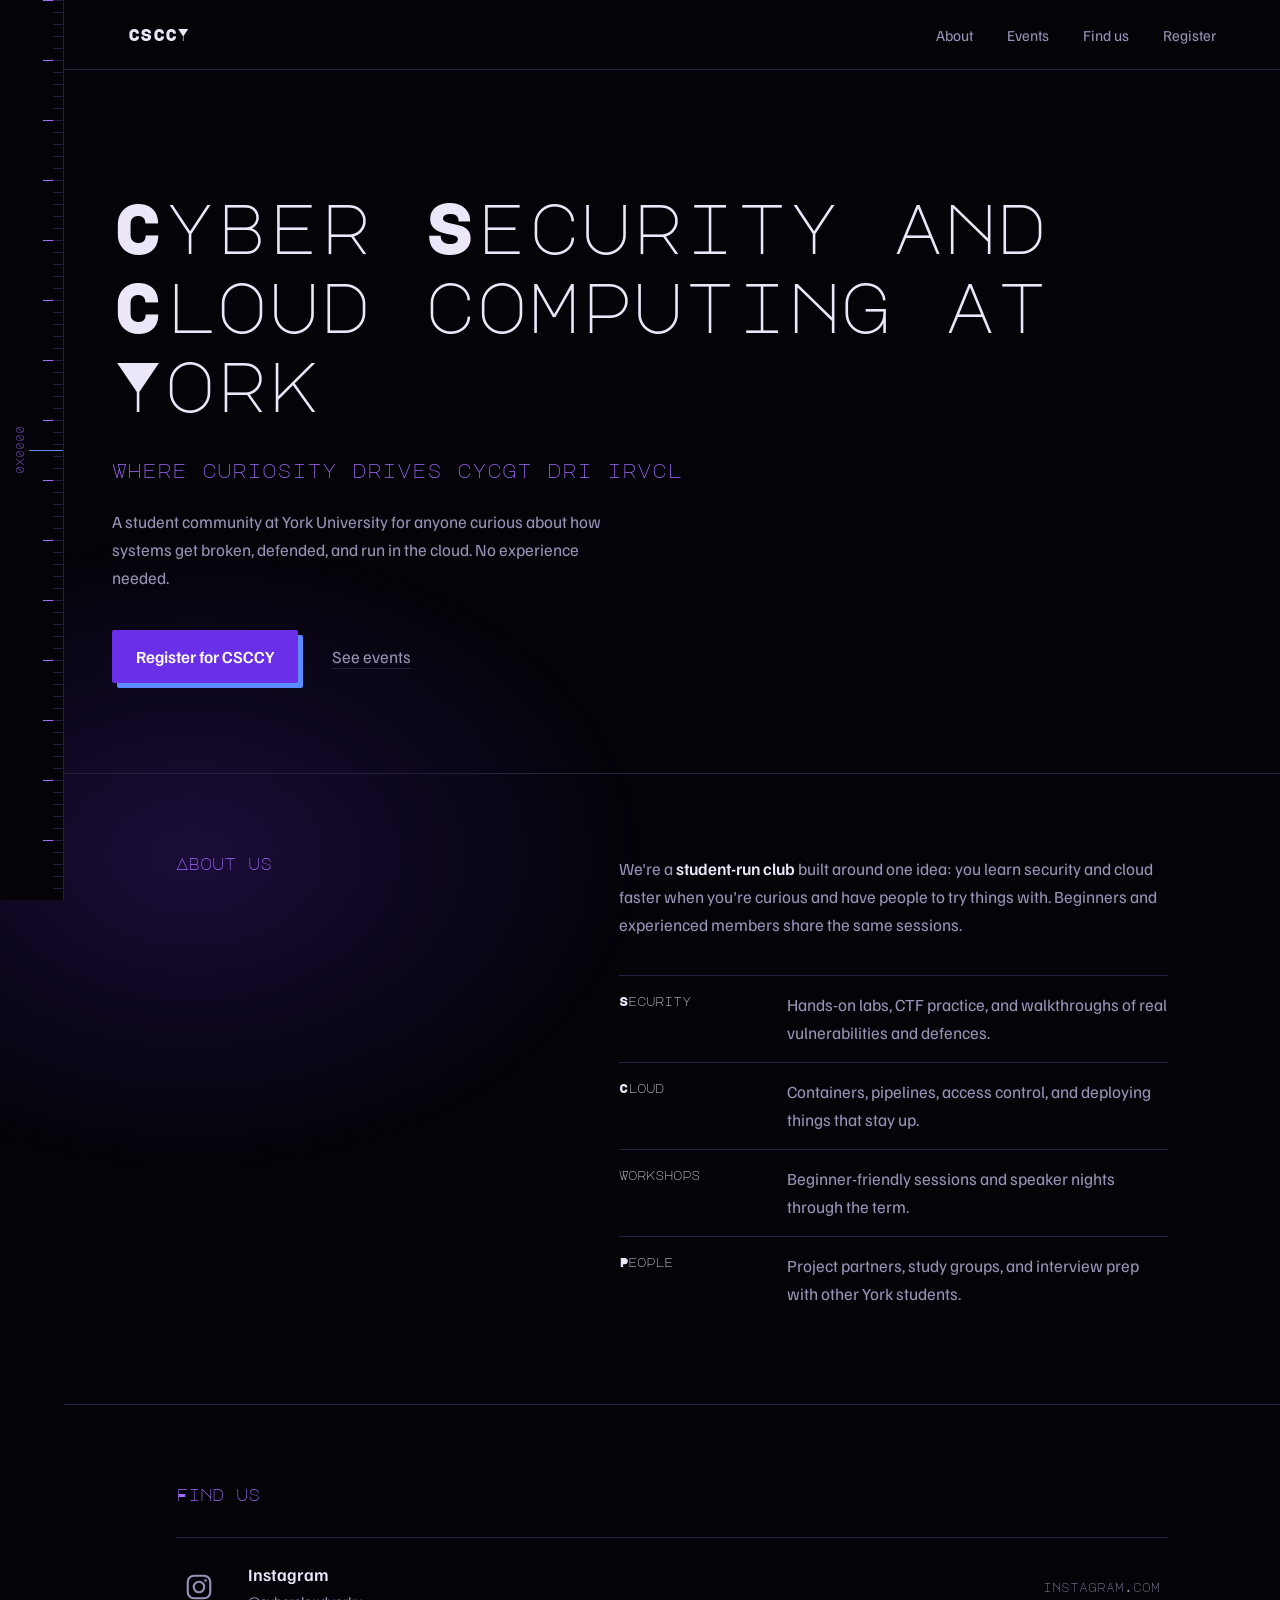
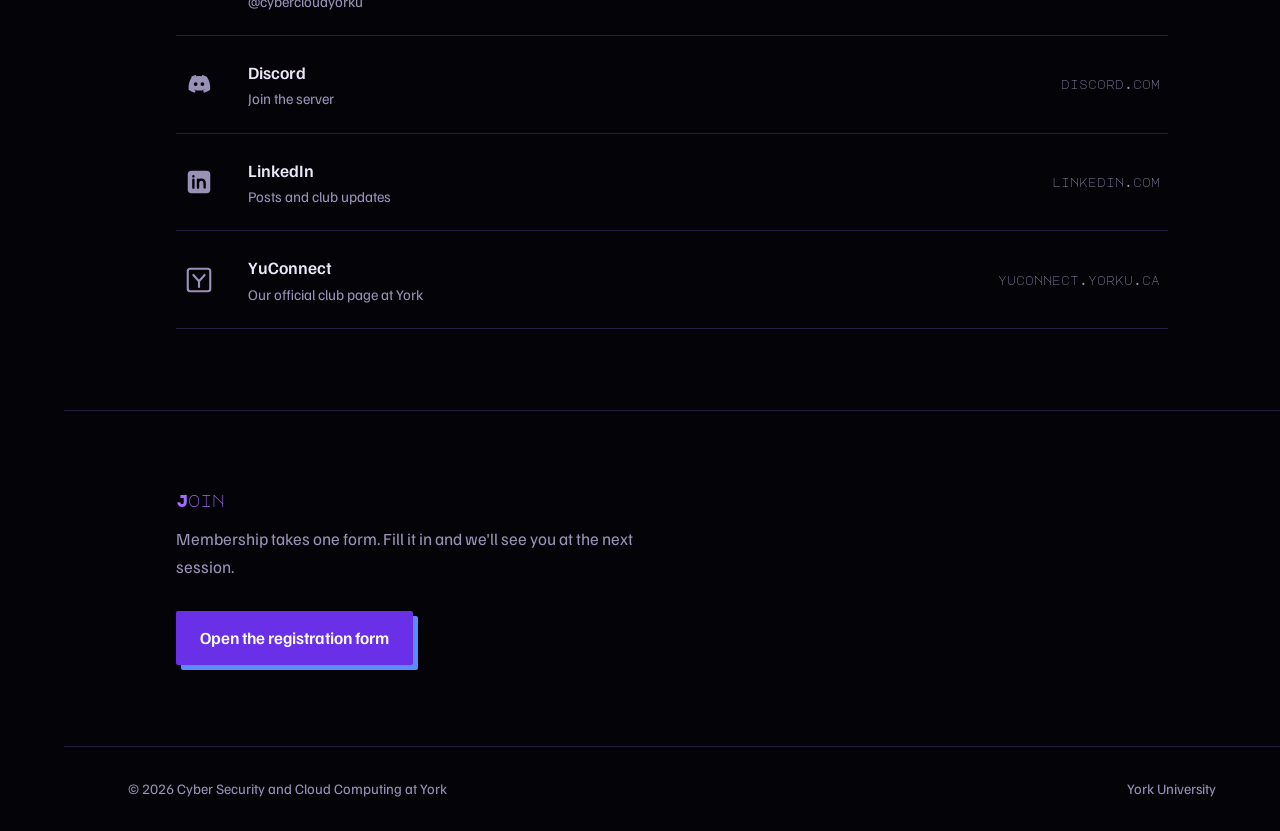
==== commit 5d3996f8: "Update index.html for broken links" ====
--- a/index.html
+++ b/index.html
@@ -22,8 +22,7 @@
     <a href="#about">About</a>
     <a href="events.html">Events</a>
     <a href="#links">Find us</a>
-    <!-- TODO: replace # with the CSCCY registration form URL -->
-    <a href="#" class="reg">Register</a>
+    <a href="https://yuconnect.yorku.ca/csccy/home/" class="reg">Register</a>
   </nav>
 </header>
 
@@ -36,8 +35,7 @@
       broken, defended, and run in the cloud. No experience needed.
     </p>
     <div class="actions">
-      <!-- TODO: replace # with the CSCCY registration form URL -->
-      <a class="btn" href="#">Register for CSCCY</a>
+      <a class="btn" href="https://yuconnect.yorku.ca/csccy/home/">Register for CSCCY</a>
       <a class="plain" href="events.html">See events</a>
     </div>
   </div>
@@ -101,8 +99,7 @@
     <div class="wrap">
       <h2>Join</h2>
       <p>Membership takes one form. Fill it in and we'll see you at the next session.</p>
-      <!-- TODO: replace # with the CSCCY registration form URL -->
-      <a class="btn" href="#">Open the registration form</a>
+      <a class="btn" href="https://yuconnect.yorku.ca/csccy/home/">Open the registration form</a>
     </div>
   </section>
 </main>
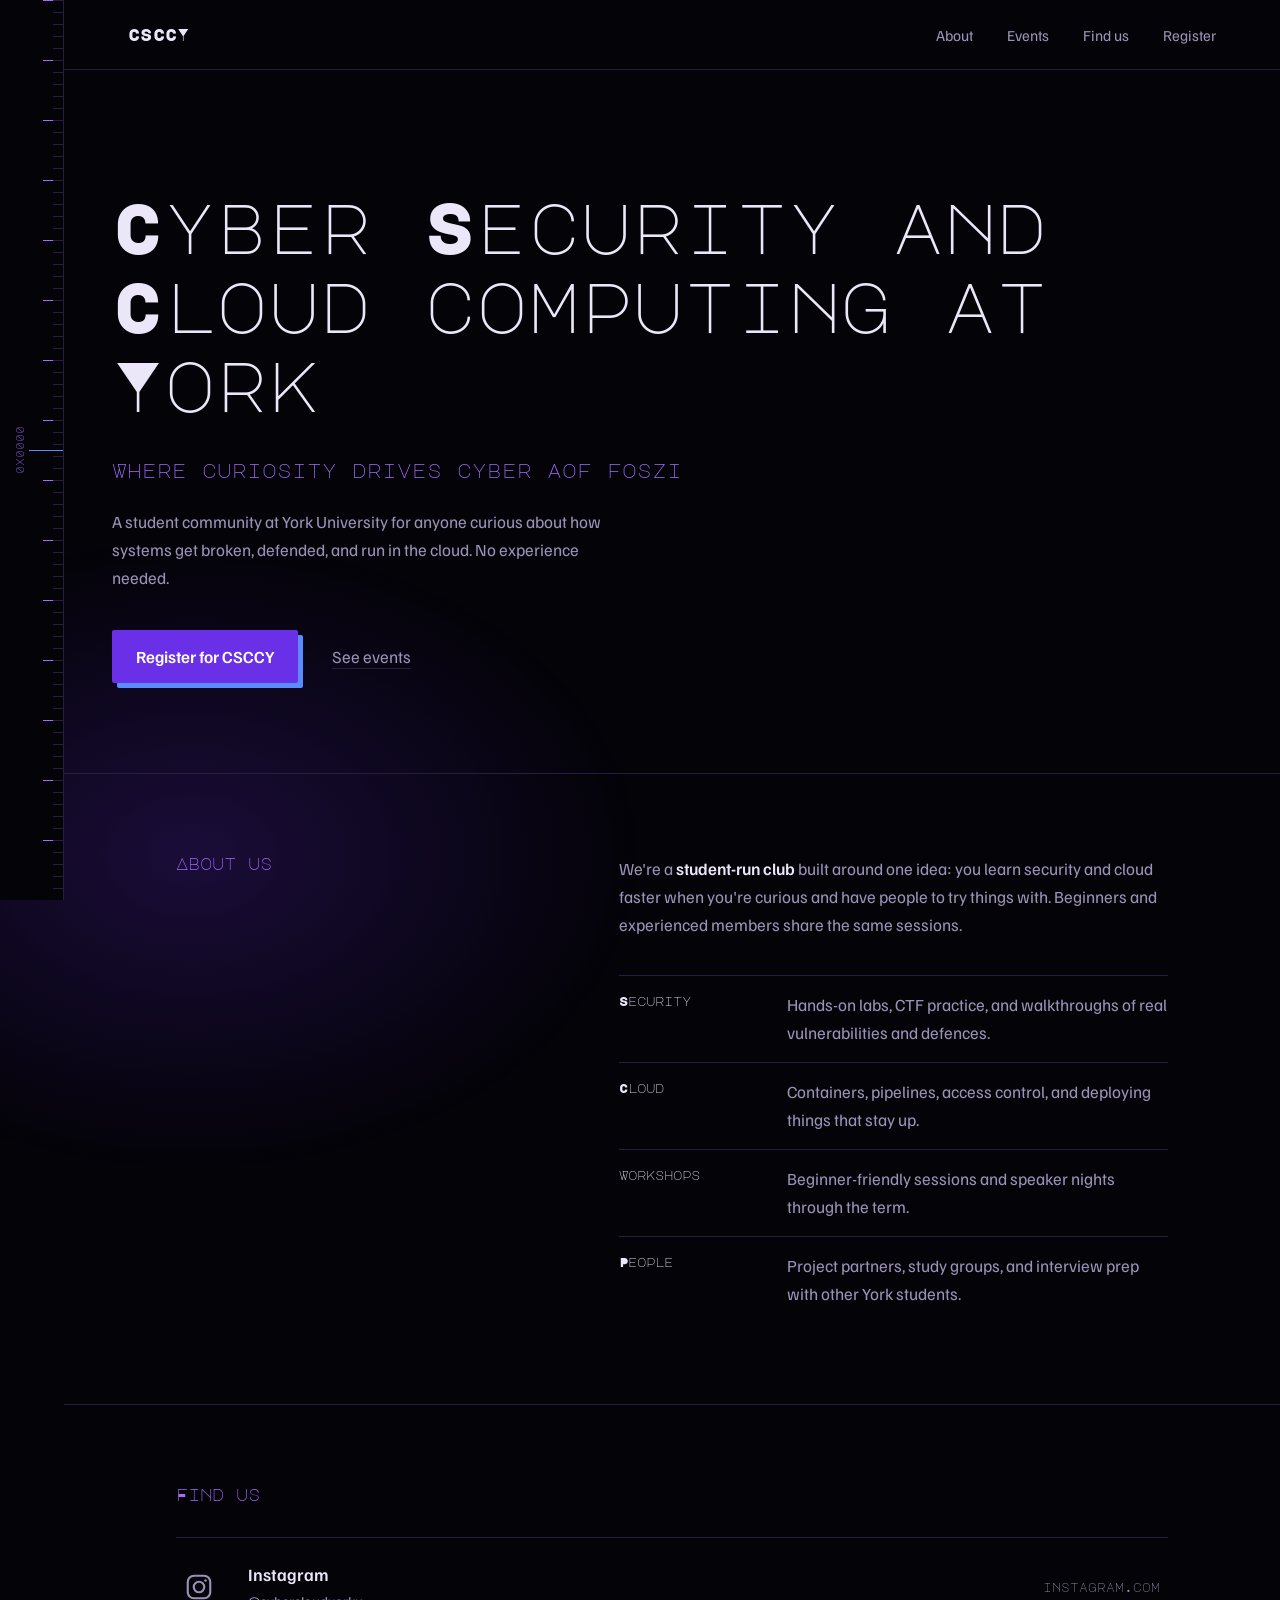
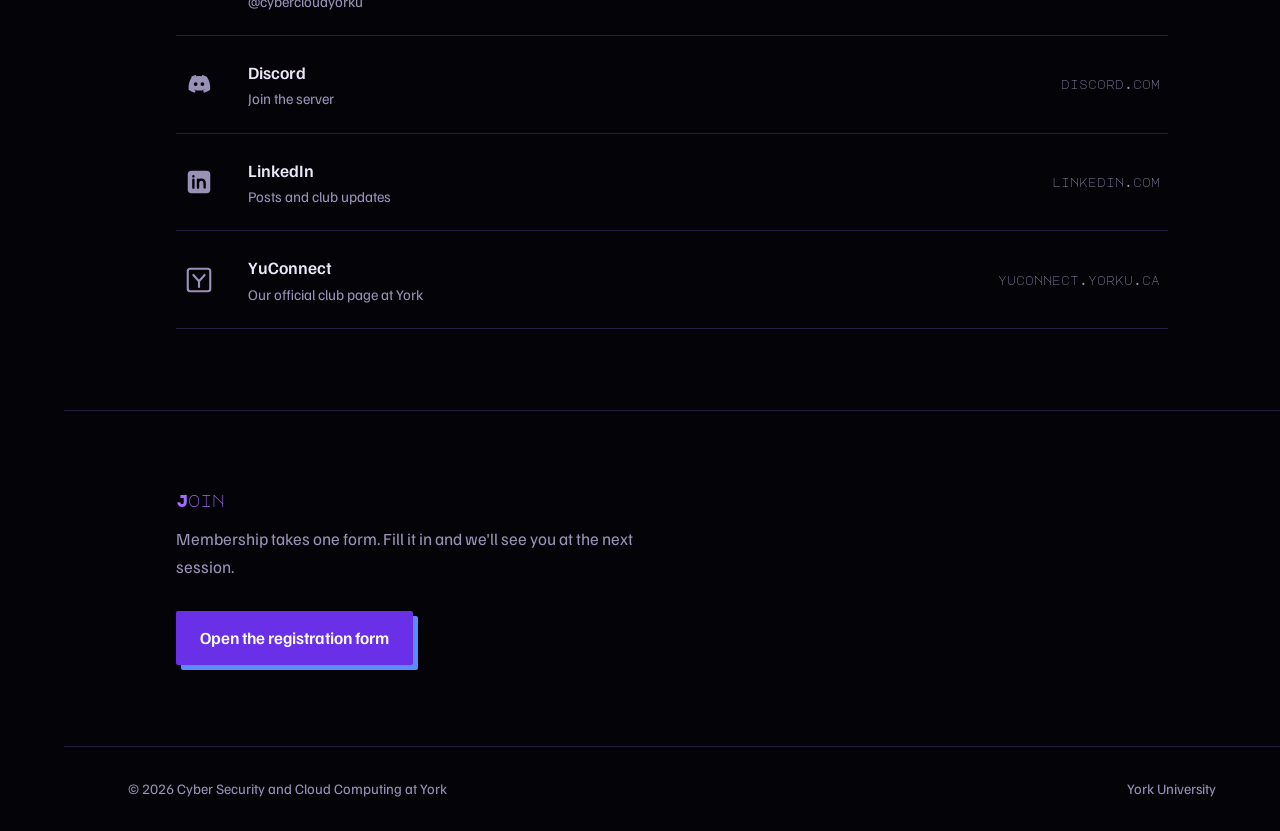
==== commit 88af6331: "Add files via upload" ====
--- a/index.html
+++ b/index.html
@@ -17,11 +17,11 @@
 <div class="ruler" aria-hidden="true"><span>0x0000</span></div>
 
 <header class="bar">
-  <a class="mark" href="index.html">CSCCY</a>
+  <a class="mark" href="./">CSCCY</a>
   <nav aria-label="Main">
-    <a href="#about">About</a>
-    <a href="events.html">Events</a>
-    <a href="#links">Find us</a>
+    <a href="#about" data-scroll-to="about">About</a>
+    <a href="events/">Events</a>
+    <a href="#links" data-scroll-to="links">Find us</a>
     <a href="https://yuconnect.yorku.ca/csccy/home/" class="reg">Register</a>
   </nav>
 </header>
@@ -36,7 +36,7 @@
     </p>
     <div class="actions">
       <a class="btn" href="https://yuconnect.yorku.ca/csccy/home/">Register for CSCCY</a>
-      <a class="plain" href="events.html">See events</a>
+      <a class="plain" href="events/">See events</a>
     </div>
   </div>
 
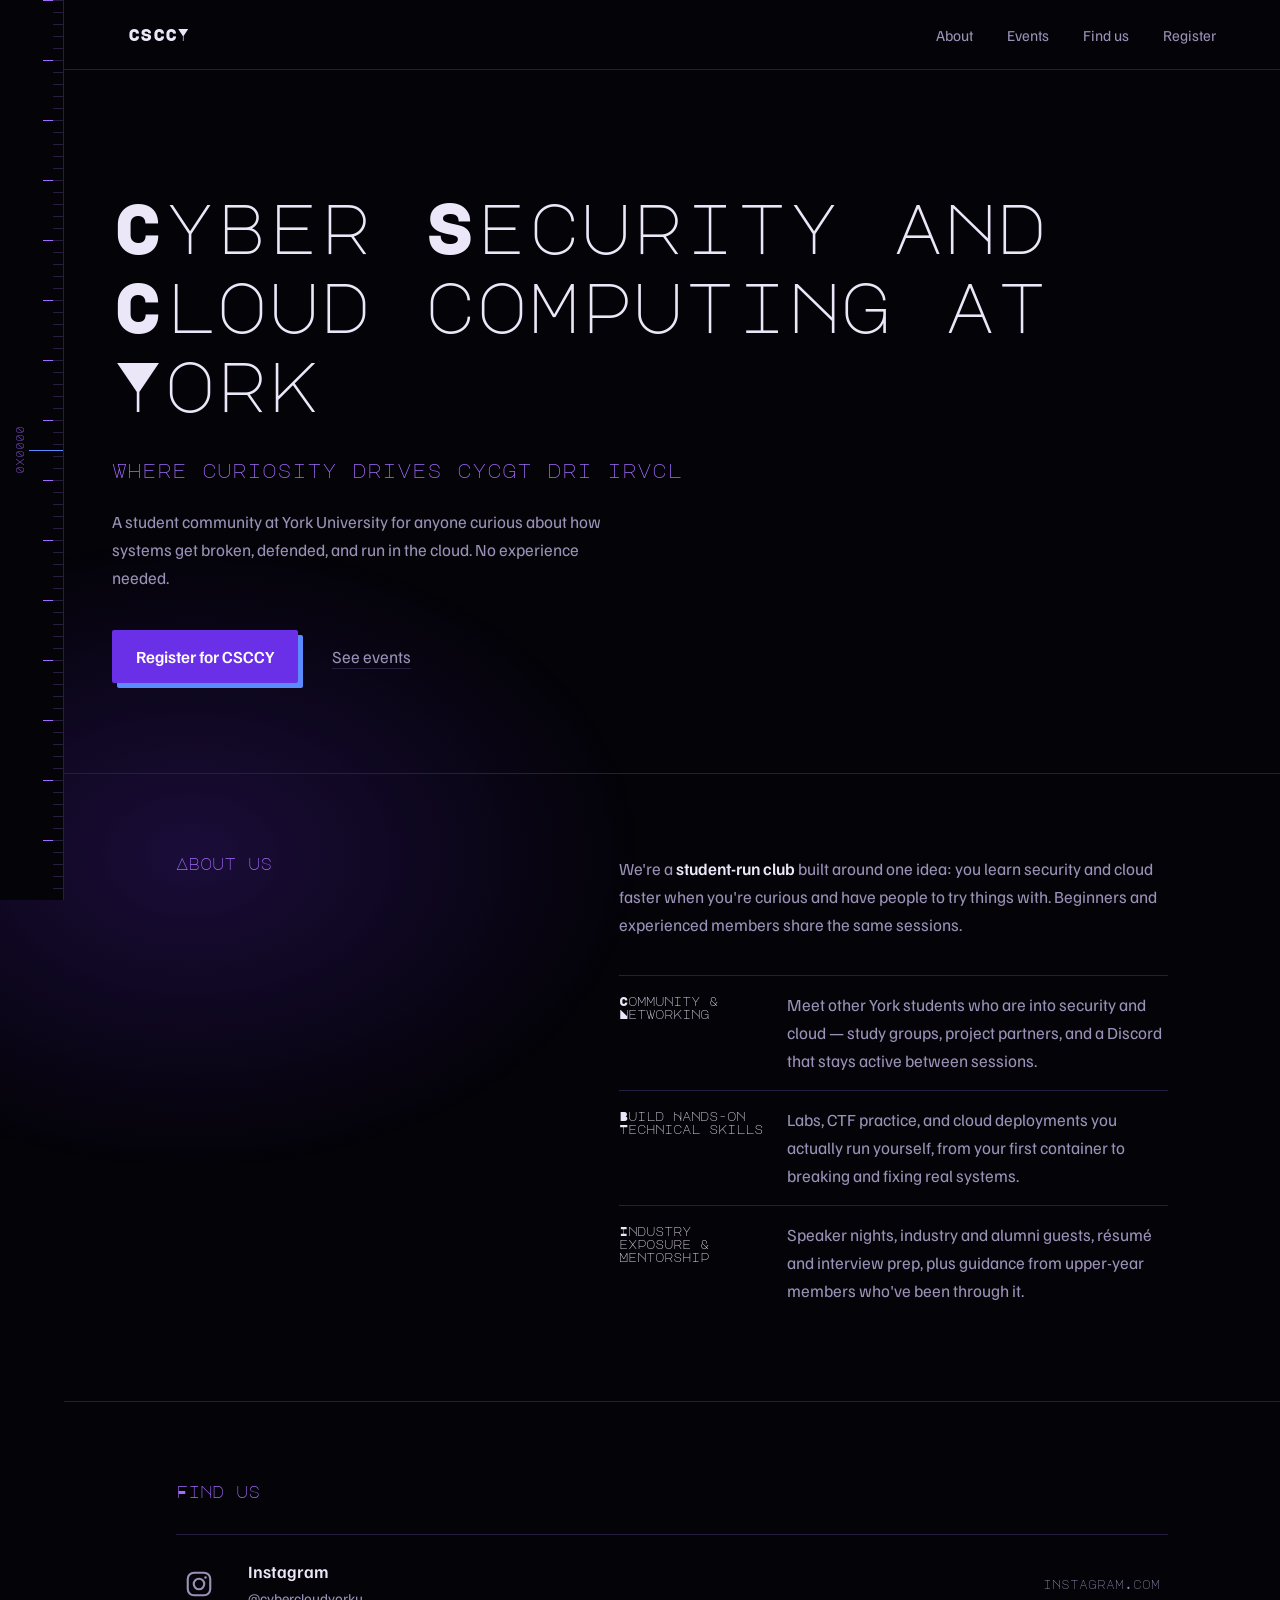
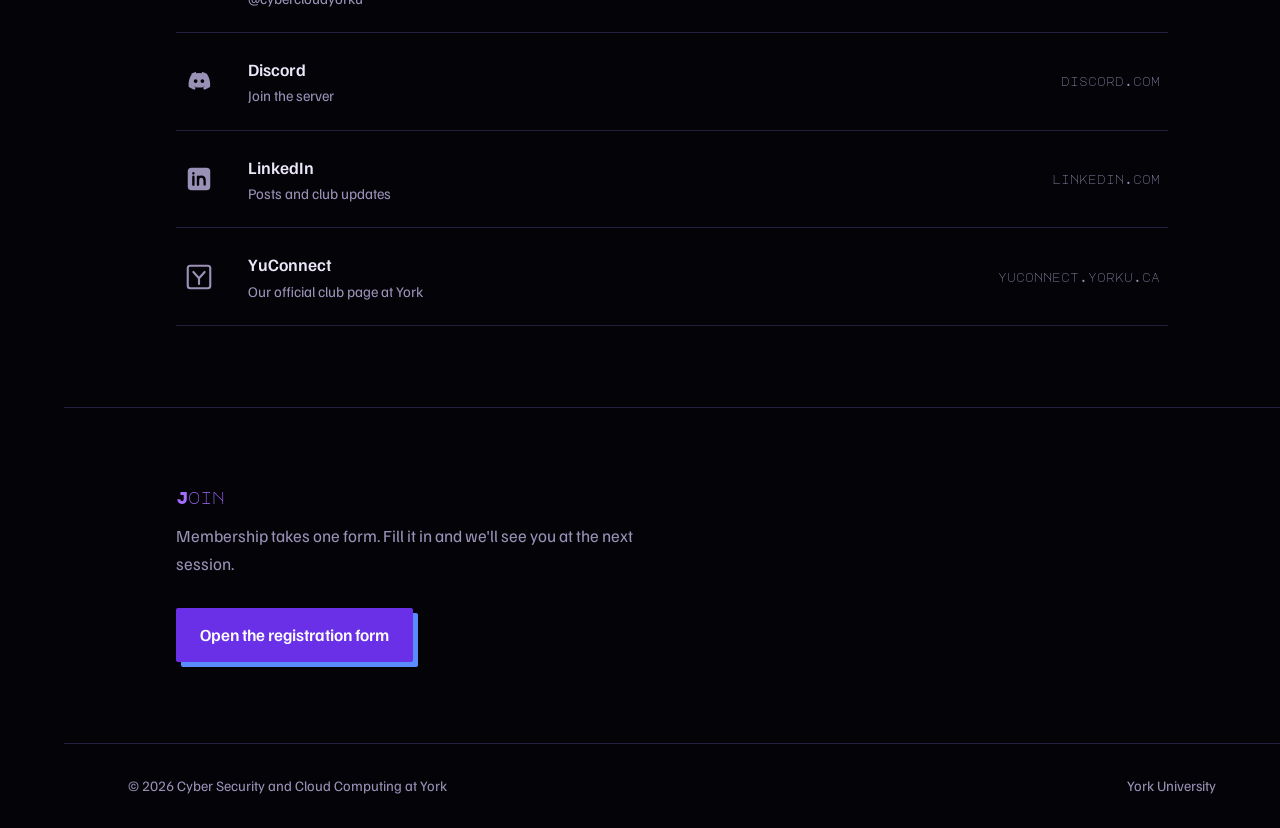
==== commit 790fe203: "Update index.html" ====
--- a/index.html
+++ b/index.html
@@ -50,10 +50,9 @@
           Beginners and experienced members share the same sessions.
         </p>
         <dl>
-          <div><dt>Security</dt><dd>Hands-on labs, CTF practice, and walkthroughs of real vulnerabilities and defences.</dd></div>
-          <div><dt>Cloud</dt><dd>Containers, pipelines, access control, and deploying things that stay up.</dd></div>
-          <div><dt>Workshops</dt><dd>Beginner-friendly sessions and speaker nights through the term.</dd></div>
-          <div><dt>People</dt><dd>Project partners, study groups, and interview prep with other York students.</dd></div>
+          <div><dt>Community &amp; Networking</dt><dd>Meet other York students who are into security and cloud — study groups, project partners, and a Discord that stays active between sessions.</dd></div>
+          <div><dt>Build Hands-on Technical skills</dt><dd>Labs, CTF practice, and cloud deployments you actually run yourself, from your first container to breaking and fixing real systems.</dd></div>
+          <div><dt>Industry exposure &amp; Mentorship</dt><dd>Speaker nights, industry and alumni guests, résumé and interview prep, plus guidance from upper-year members who've been through it.</dd></div>
         </dl>
       </div>
     </div>
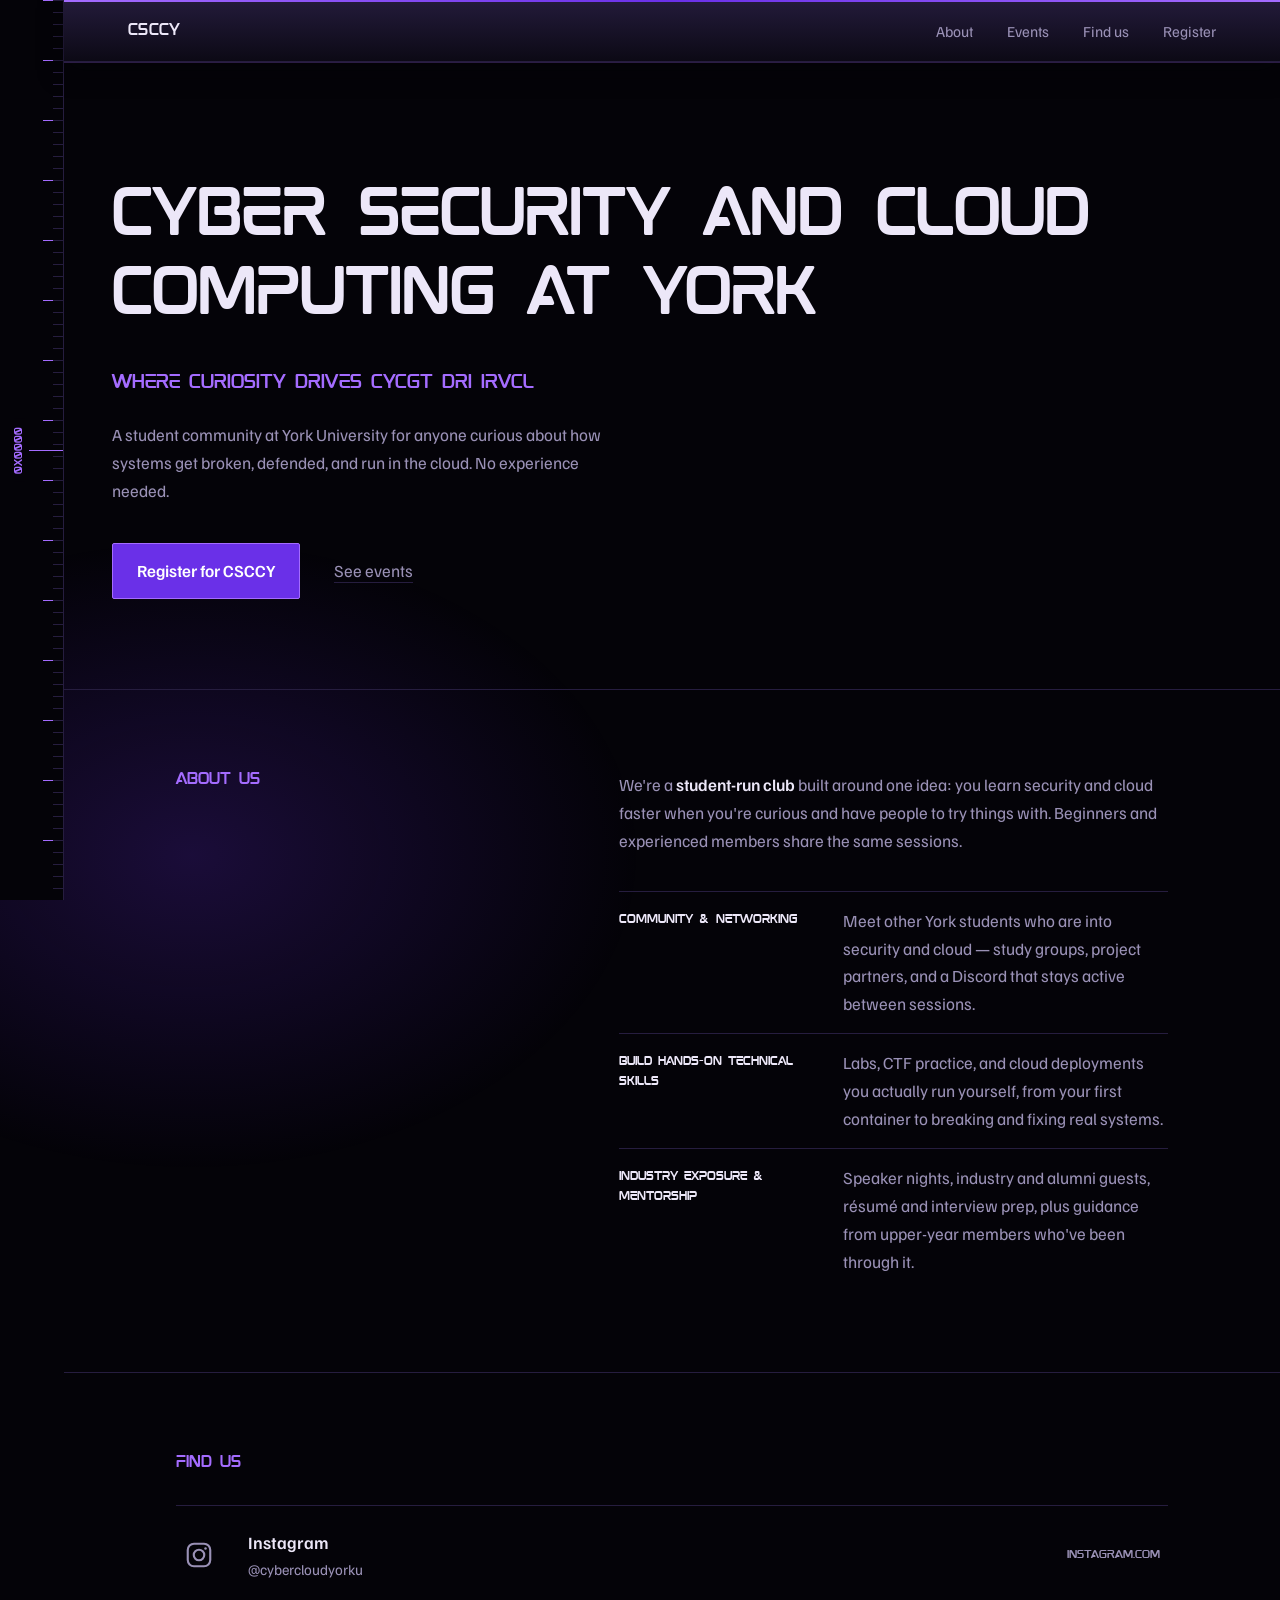
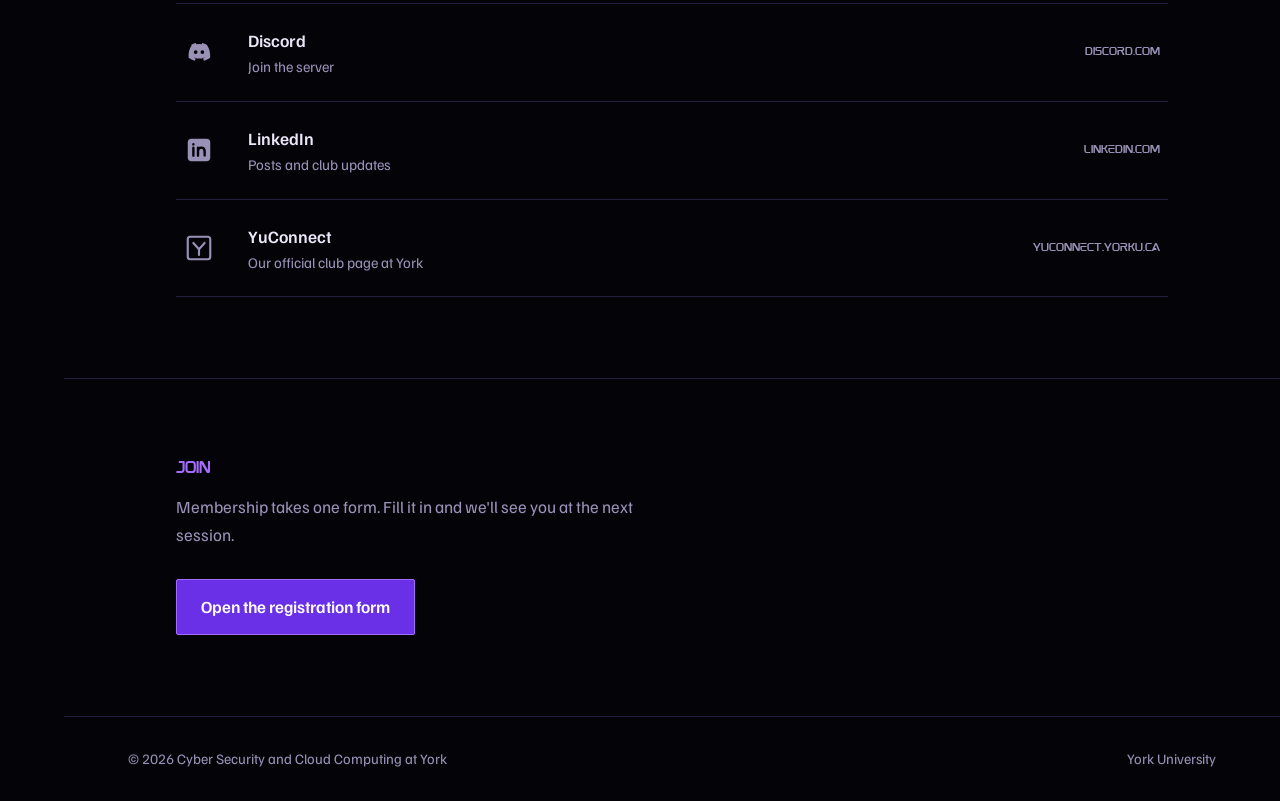
==== commit bc8574e7: "Update Register link in navigation" ====
--- a/index.html
+++ b/index.html
@@ -22,7 +22,7 @@
     <a href="#about" data-scroll-to="about">About</a>
     <a href="events/">Events</a>
     <a href="#links" data-scroll-to="links">Find us</a>
-    <a href="https://yuconnect.yorku.ca/csccy/home/" class="reg">Register</a>
+    <a href="contact/" class="reg">Register</a>
   </nav>
 </header>
 
--- a/style.css
+++ b/style.css
@@ -1,8 +1,15 @@
+@font-face{
+  font-family:'Mokoto';
+  src:url('fonts/Mokoto.woff2') format('woff2'),
+      url('fonts/Mokoto.ttf') format('truetype');
+  font-weight:400; font-style:normal; font-display:swap;
+}
+
 :root{
   --void:#040308; --panel:#0d0a17; --edge:#261d3f;
   --violet:#a46cff; --deep:#6a30e8; --blue:#5b8cff;
   --text:#ece7f8; --mute:#9a91b6;
-  --disp:'Major Mono Display',ui-monospace,Menlo,monospace;
+  --disp:'Mokoto','Major Mono Display',ui-monospace,Menlo,monospace;
   --body:'Familjen Grotesk',system-ui,sans-serif;
   --y:0px;
 }
@@ -19,7 +26,7 @@
   pointer-events:none; z-index:0;
 }
 a{color:inherit}
-:focus-visible{outline:2px solid var(--blue); outline-offset:4px}
+:focus-visible{outline:2px solid var(--violet); outline-offset:4px}
 
 /* scroll ruler: ticks move with the page, label is the current byte offset */
 .ruler{
@@ -32,7 +39,7 @@
   background-repeat:repeat-y;
   background-position:100% calc(var(--y) * -1);
 }
-.ruler::after{content:'';position:absolute;top:50%;right:0;width:34px;height:1px;background:var(--blue)}
+.ruler::after{content:'';position:absolute;top:50%;right:0;width:34px;height:1px;background:var(--violet)}
 .ruler span{
   position:absolute; top:50%; left:14px; translate:0 -50%;
   writing-mode:vertical-rl; rotate:180deg;
@@ -41,26 +48,38 @@
 }
 
 main,.bar,footer{position:relative;z-index:1}
+
+/* sticky top bar with theme colour */
 .bar{
+  position:sticky; top:0; z-index:20;
   display:flex; justify-content:space-between; align-items:center; gap:20px;
-  padding:22px clamp(20px,5vw,72px); border-bottom:1px solid var(--edge);
+  padding:18px clamp(20px,5vw,72px);
+  border-bottom:1px solid var(--edge);
+  background:linear-gradient(180deg,rgba(38,29,63,.92),rgba(13,10,23,.92));
+  backdrop-filter:blur(10px);
+  -webkit-backdrop-filter:blur(10px);
+  box-shadow:0 1px 0 rgba(164,108,255,.25),0 8px 24px rgba(4,3,8,.55);
 }
-.mark{font:1.05rem var(--disp); text-decoration:none; letter-spacing:.02em}
-nav{display:flex; gap:clamp(14px,3vw,34px); align-items:center}
-nav a{text-decoration:none; color:var(--mute); font-size:.95rem}
+.bar::after{
+  content:''; position:absolute; left:0; right:0; top:0; height:2px;
+  background:linear-gradient(90deg,var(--violet),var(--deep),var(--violet));
+}
+.mark{font:1.05rem var(--disp); text-decoration:none; letter-spacing:.02em; color:var(--text)}
+nav{display:flex; gap:clamp(14px,3vw,34px); align-items:center; flex-wrap:wrap}
+nav a{text-decoration:none; color:var(--mute); font-size:.95rem; transition:color .2s}
 nav a:hover,nav a[aria-current]{color:var(--text)}
 nav a[aria-current]{box-shadow:0 2px 0 var(--violet)}
 
 .wrap{max-width:1120px; margin:0 auto; padding:0 clamp(20px,5vw,72px)}
 
-/* buttons: hard offset shadow, the only blue on the page apart from focus */
+/* buttons: no blue shadow, clean theme border instead */
 .btn{
   display:inline-block; padding:13px 24px; text-decoration:none;
   background:var(--deep); color:#fff; font-weight:600; border-radius:2px;
-  box-shadow:5px 5px 0 var(--blue);
-  transition:transform .15s, box-shadow .15s;
+  border:1px solid var(--violet);
+  transition:transform .15s, background .2s, border-color .2s;
 }
-.btn:hover{transform:translate(3px,3px); box-shadow:2px 2px 0 var(--blue)}
+.btn:hover{transform:translateY(-2px); background:#7a3cf0; border-color:var(--text)}
 .plain{color:var(--mute); text-underline-offset:5px; text-decoration-color:var(--edge)}
 .plain:hover{color:var(--text); text-decoration-color:var(--violet)}
 
@@ -85,8 +104,8 @@
 .about p{max-width:60ch; color:var(--mute)}
 .about p strong{color:var(--text); font-weight:600}
 dl{margin-top:36px}
-dl div{display:grid; grid-template-columns:9.5rem 1fr; gap:16px; padding:15px 0; border-top:1px solid var(--edge)}
-dt{font:.8rem var(--disp); color:var(--text); padding-top:3px}
+dl div{display:grid; grid-template-columns:minmax(9.5rem,13rem) 1fr; gap:16px; padding:15px 0; border-top:1px solid var(--edge)}
+dt{font:.8rem var(--disp); color:var(--text); padding-top:3px; line-height:1.5}
 dd{color:var(--mute)}
 
 /* link list */
@@ -102,7 +121,7 @@
 }
 .chan a:hover{background:var(--panel); padding-left:22px}
 .chan a:hover::before{transform:scaleY(1)}
-.chan svg{width:30px; height:30px; color:var(--mute); transition:color .2s}
+.chan svg{width:30px; height:30px; color:var(--mute); transition:color .2s; flex-shrink:0}
 .chan a:hover svg{color:var(--violet)}
 .chan b{display:block; font-weight:600; font-size:1.08rem}
 .chan small{display:block; color:var(--mute); font-size:.92rem}
@@ -119,27 +138,60 @@
   padding:22px 0; border-top:1px solid var(--edge);
 }
 .ev time{font:.78rem var(--disp); color:var(--violet)}
-.ev h3{font-size:1.12rem; font-weight:600}
+.ev h3{font:1.02rem/1.4 var(--disp); font-weight:400; color:var(--text); letter-spacing:.01em}
 .ev p{color:var(--mute); font-size:.97rem}
-.ev .st{font:.72rem var(--disp); color:var(--mute)}
+.ev .st{font:.72rem var(--disp); color:var(--mute); white-space:nowrap}
 .ev .st::before{content:''; display:inline-block; width:7px; height:7px; margin-right:8px; background:var(--violet)}
 .past .ev time{color:var(--mute)}
 .past .ev .st::before{background:var(--edge)}
 .past .ev h3{color:#cfc8e2}
 
 footer{border-top:1px solid var(--edge); padding:30px clamp(20px,5vw,72px); color:var(--mute); font-size:.9rem}
-footer div{max-width:1120px; margin:0 auto; padding:0 clamp(0px,2vw,0px); display:flex; justify-content:space-between; flex-wrap:wrap; gap:12px}
+footer div{max-width:1120px; margin:0 auto; display:flex; justify-content:space-between; flex-wrap:wrap; gap:12px}
 
-@media (max-width:760px){
-  body{padding-left:0}
-  .ruler{display:none}
-  .about{grid-template-columns:1fr}
-  dl div{grid-template-columns:1fr; gap:2px}
-  .chan a{grid-template-columns:36px 1fr}
-  .chan code{display:none}
-  .ev{grid-template-columns:1fr}
+@media (max-width: 760px) {
+  body { padding-left: 0; }
+  .ruler { display: none; }
+  
+  .wrap { 
+    padding-left: 24px !important; 
+    padding-right: 24px !important; 
+  }
+  
+  .about { grid-template-columns: 1fr; }
+  dl div { grid-template-columns: 1fr; gap: 2px; }
+  .chan a { grid-template-columns: 36px 1fr; gap: 16px; }
+  .chan code { display: none; }
+  .ev { grid-template-columns: 1fr; gap: 6px; }
+  .ev .st { justify-self: start; }
 }
-@media (prefers-reduced-motion:reduce){
-  *,*::before,*::after{transition:none!important}
-  html{scroll-behavior:auto}
+
+@media (max-width: 600px) {
+  /* Force the top navigation bar to wrap nicely */
+  .bar {
+    flex-direction: column;
+    align-items: flex-start;
+    padding: 16px 24px;
+    gap: 12px;
+  }
+  
+  nav {
+    width: 100%;
+    justify-content: space-between;
+    gap: 10px;
+  }
+  
+  nav a {
+    font-size: 0.9rem;
+  }
+  
+  h1 {
+    font-size: clamp(1.4rem, 8vw, 2rem) !important;
+  }
+  
+  .actions {
+    flex-direction: column;
+    align-items: flex-start;
+    gap: 14px;
+  }
 }
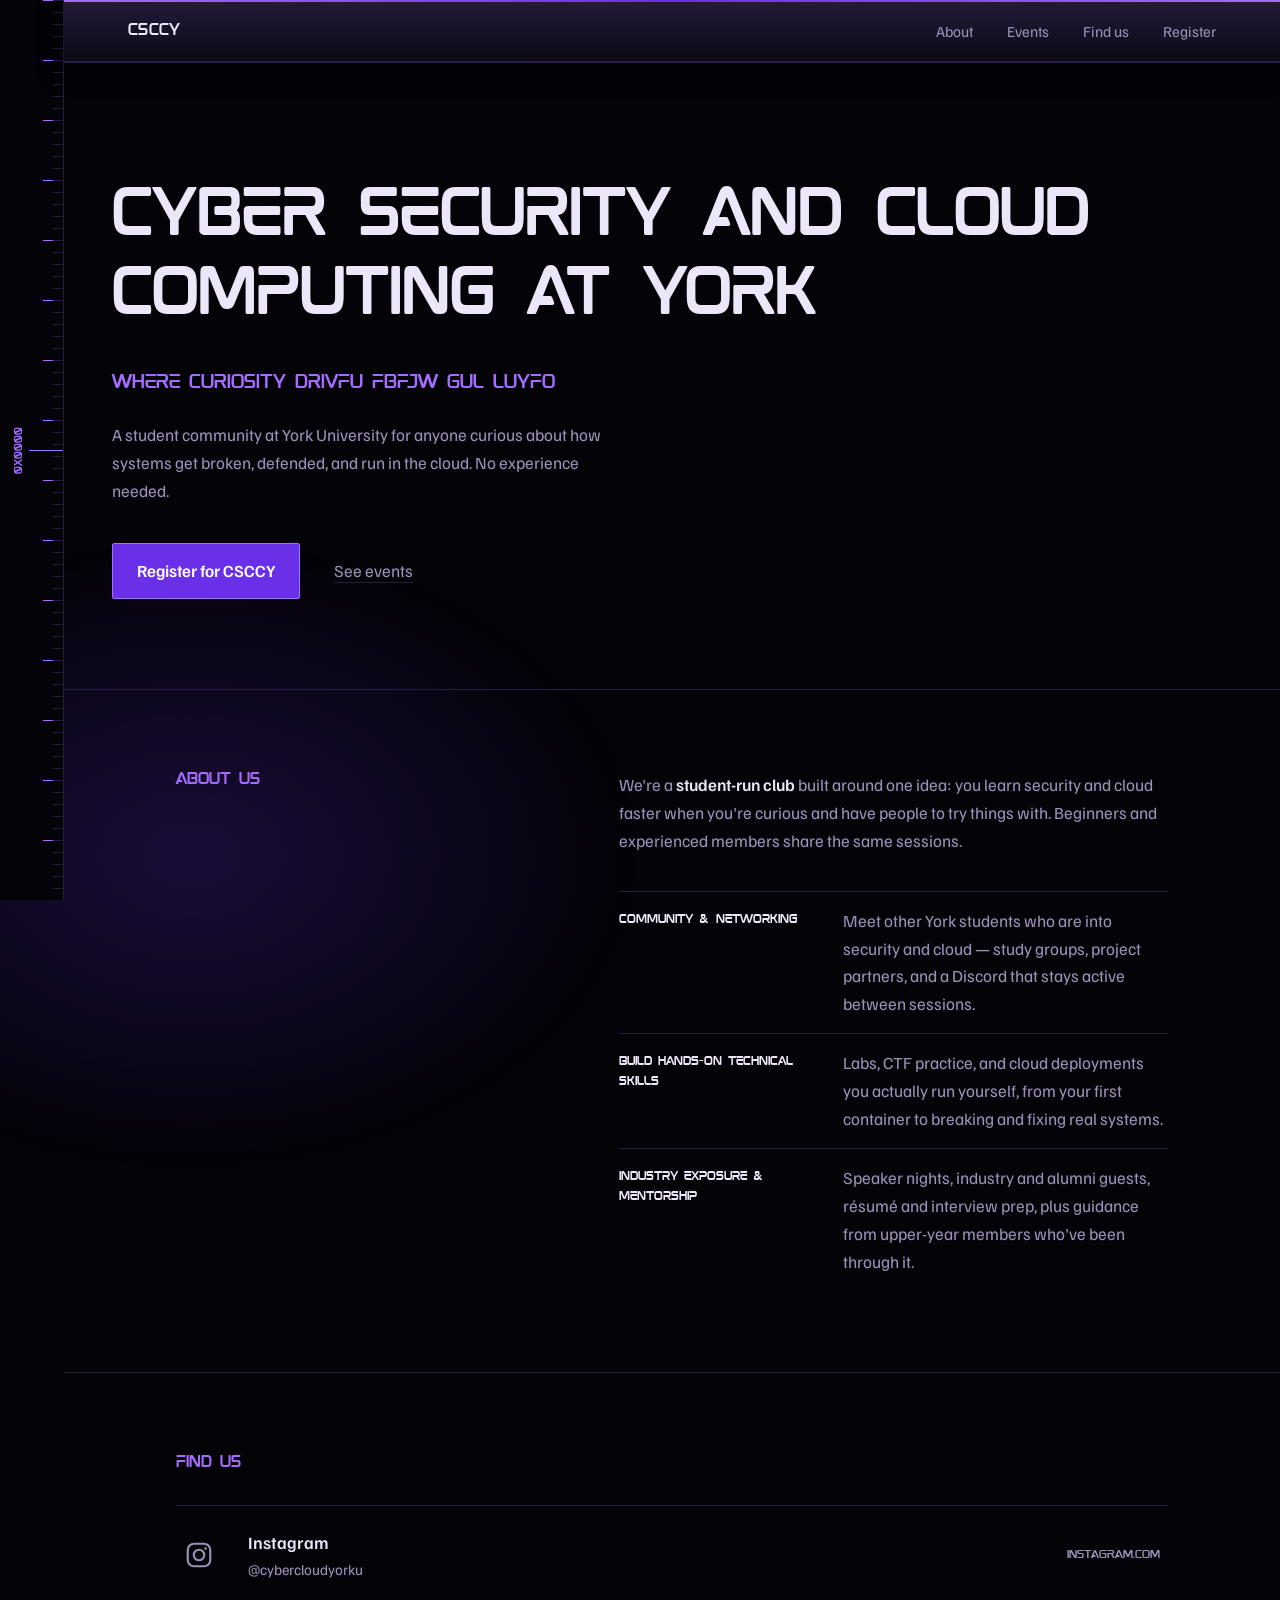
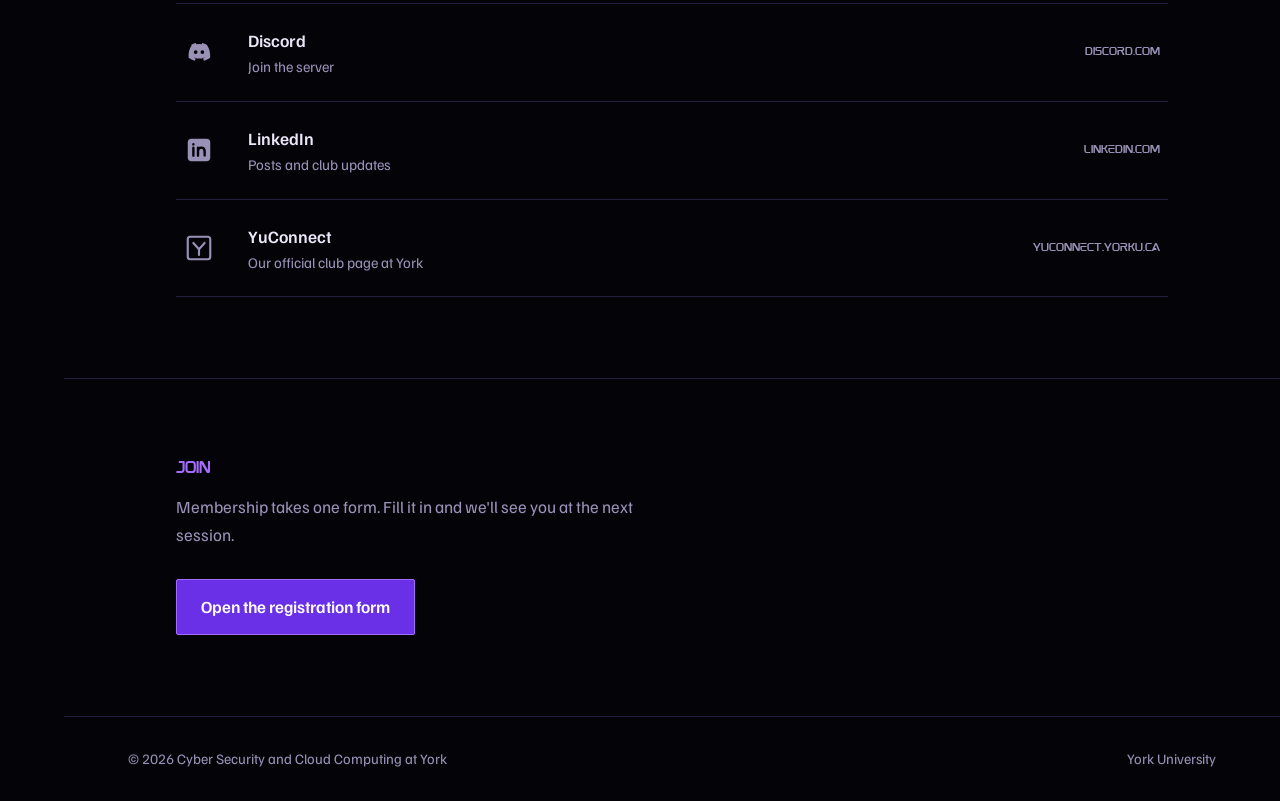
==== commit e3924cde: "Update registration links to contact page" ====
--- a/index.html
+++ b/index.html
@@ -35,7 +35,7 @@
       broken, defended, and run in the cloud. No experience needed.
     </p>
     <div class="actions">
-      <a class="btn" href="https://yuconnect.yorku.ca/csccy/home/">Register for CSCCY</a>
+      <a class="btn" href="contact/">Register for CSCCY</a>
       <a class="plain" href="events/">See events</a>
     </div>
   </div>
@@ -98,7 +98,7 @@
     <div class="wrap">
       <h2>Join</h2>
       <p>Membership takes one form. Fill it in and we'll see you at the next session.</p>
-      <a class="btn" href="https://yuconnect.yorku.ca/csccy/home/">Open the registration form</a>
+      <a class="btn" href="contact/">Open the registration form</a>
     </div>
   </section>
 </main>
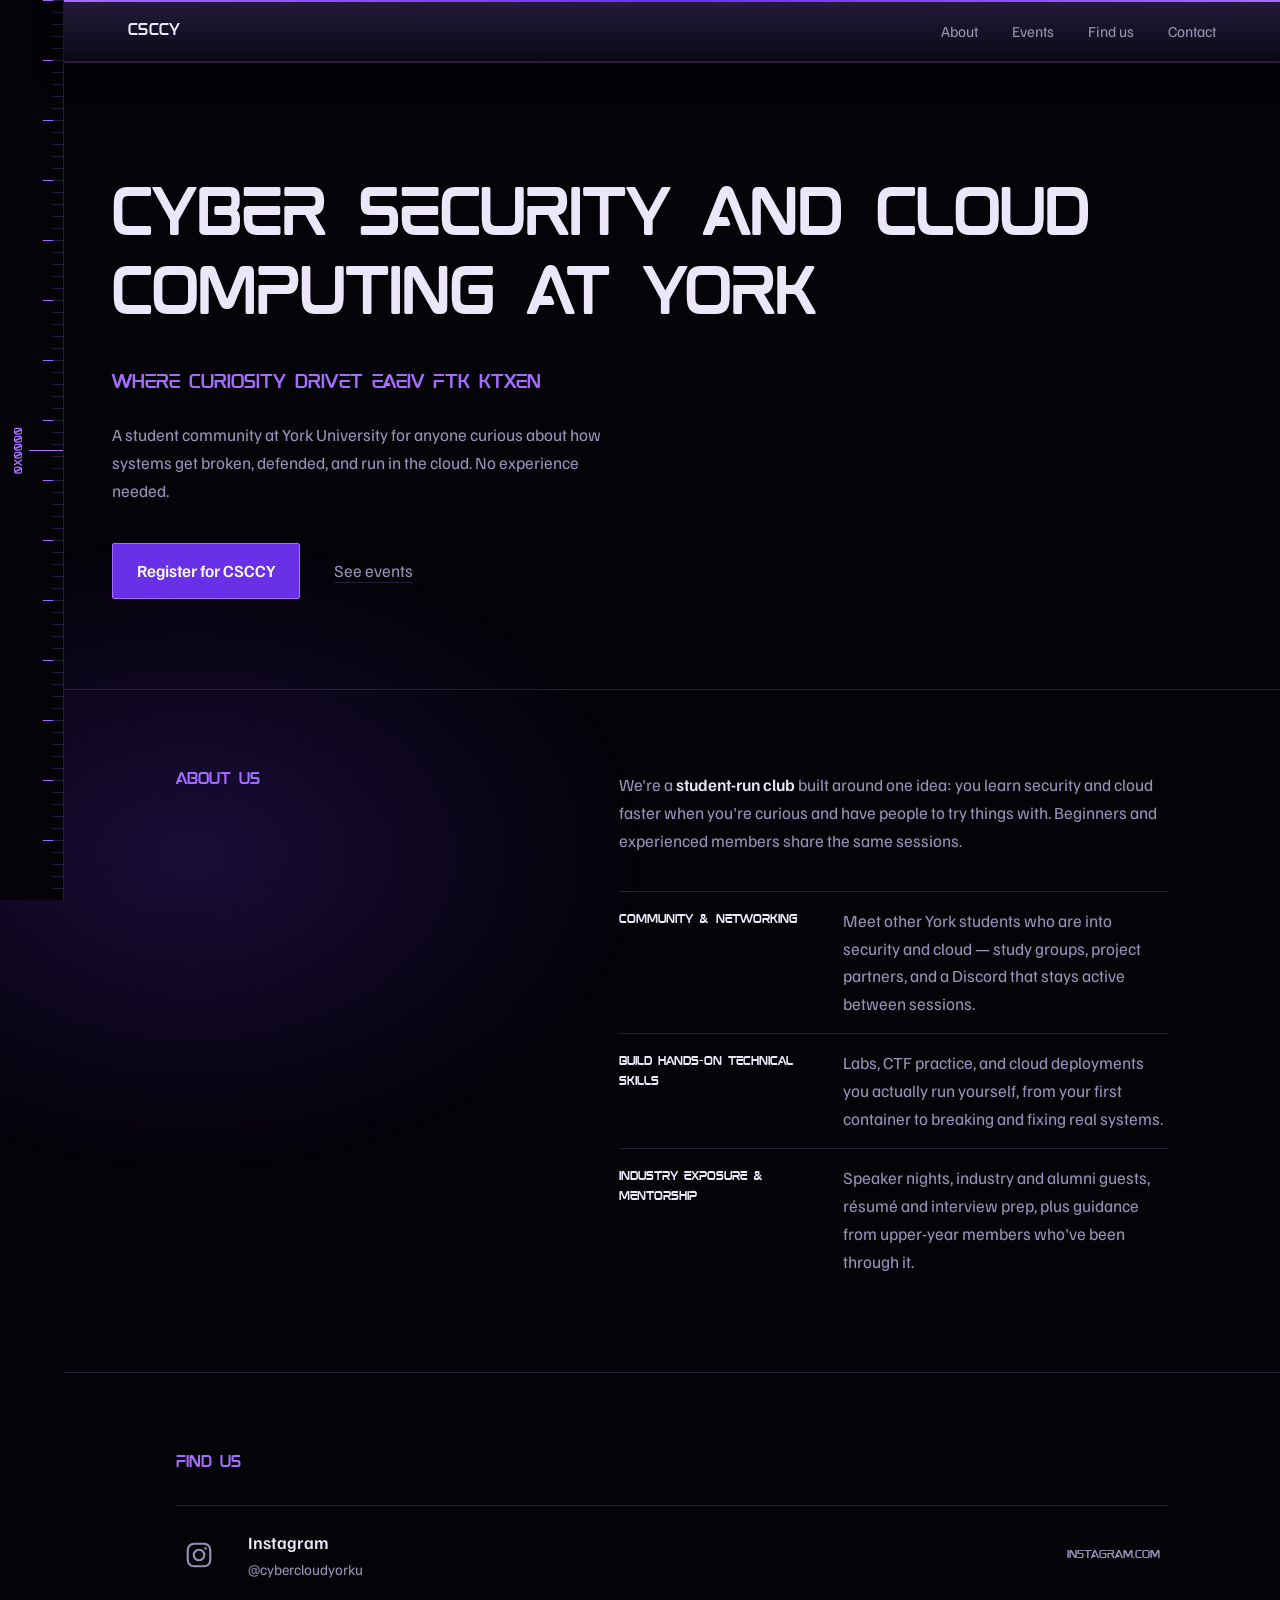
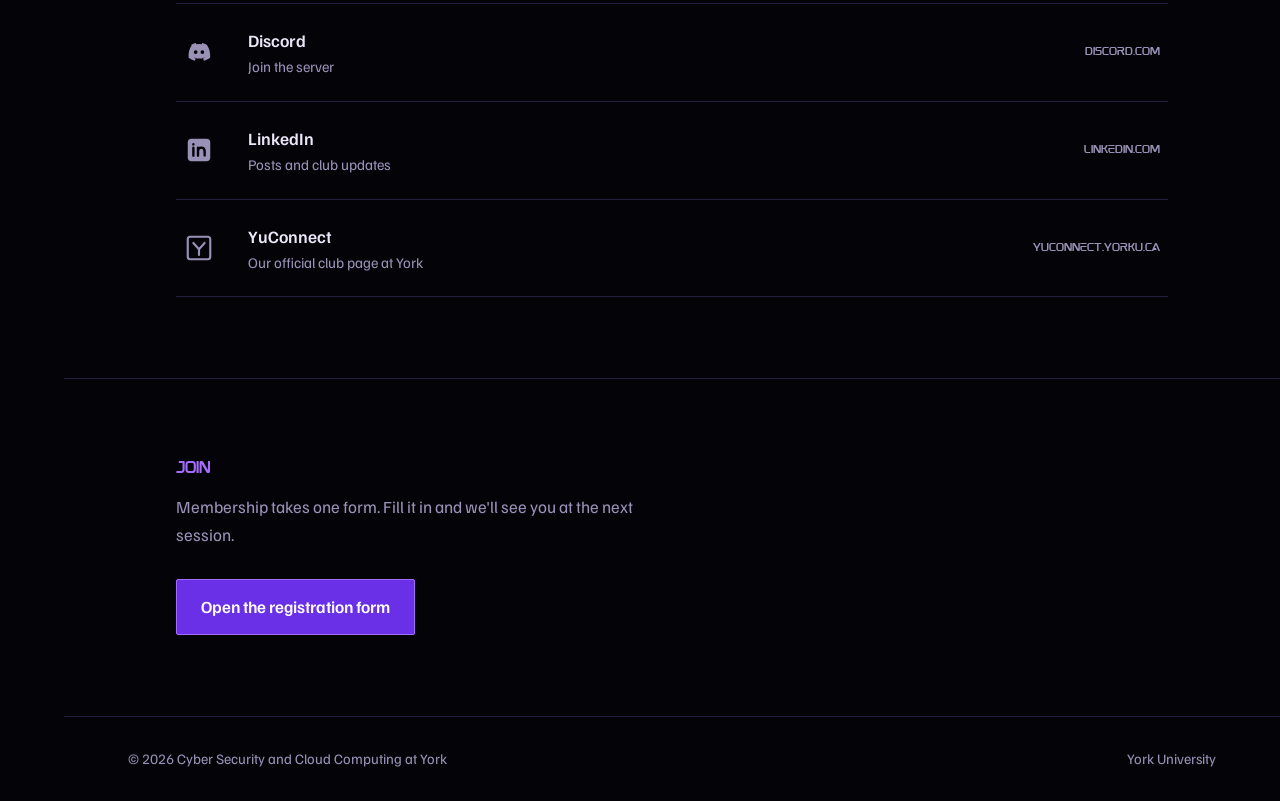
==== commit ba2e83fc: "Change 'Register' link to 'Contact' in navigation" ====
--- a/index.html
+++ b/index.html
@@ -22,7 +22,7 @@
     <a href="#about" data-scroll-to="about">About</a>
     <a href="events/">Events</a>
     <a href="#links" data-scroll-to="links">Find us</a>
-    <a href="contact/" class="reg">Register</a>
+    <a href="contact/" class="reg">Contact</a>
   </nav>
 </header>
 
